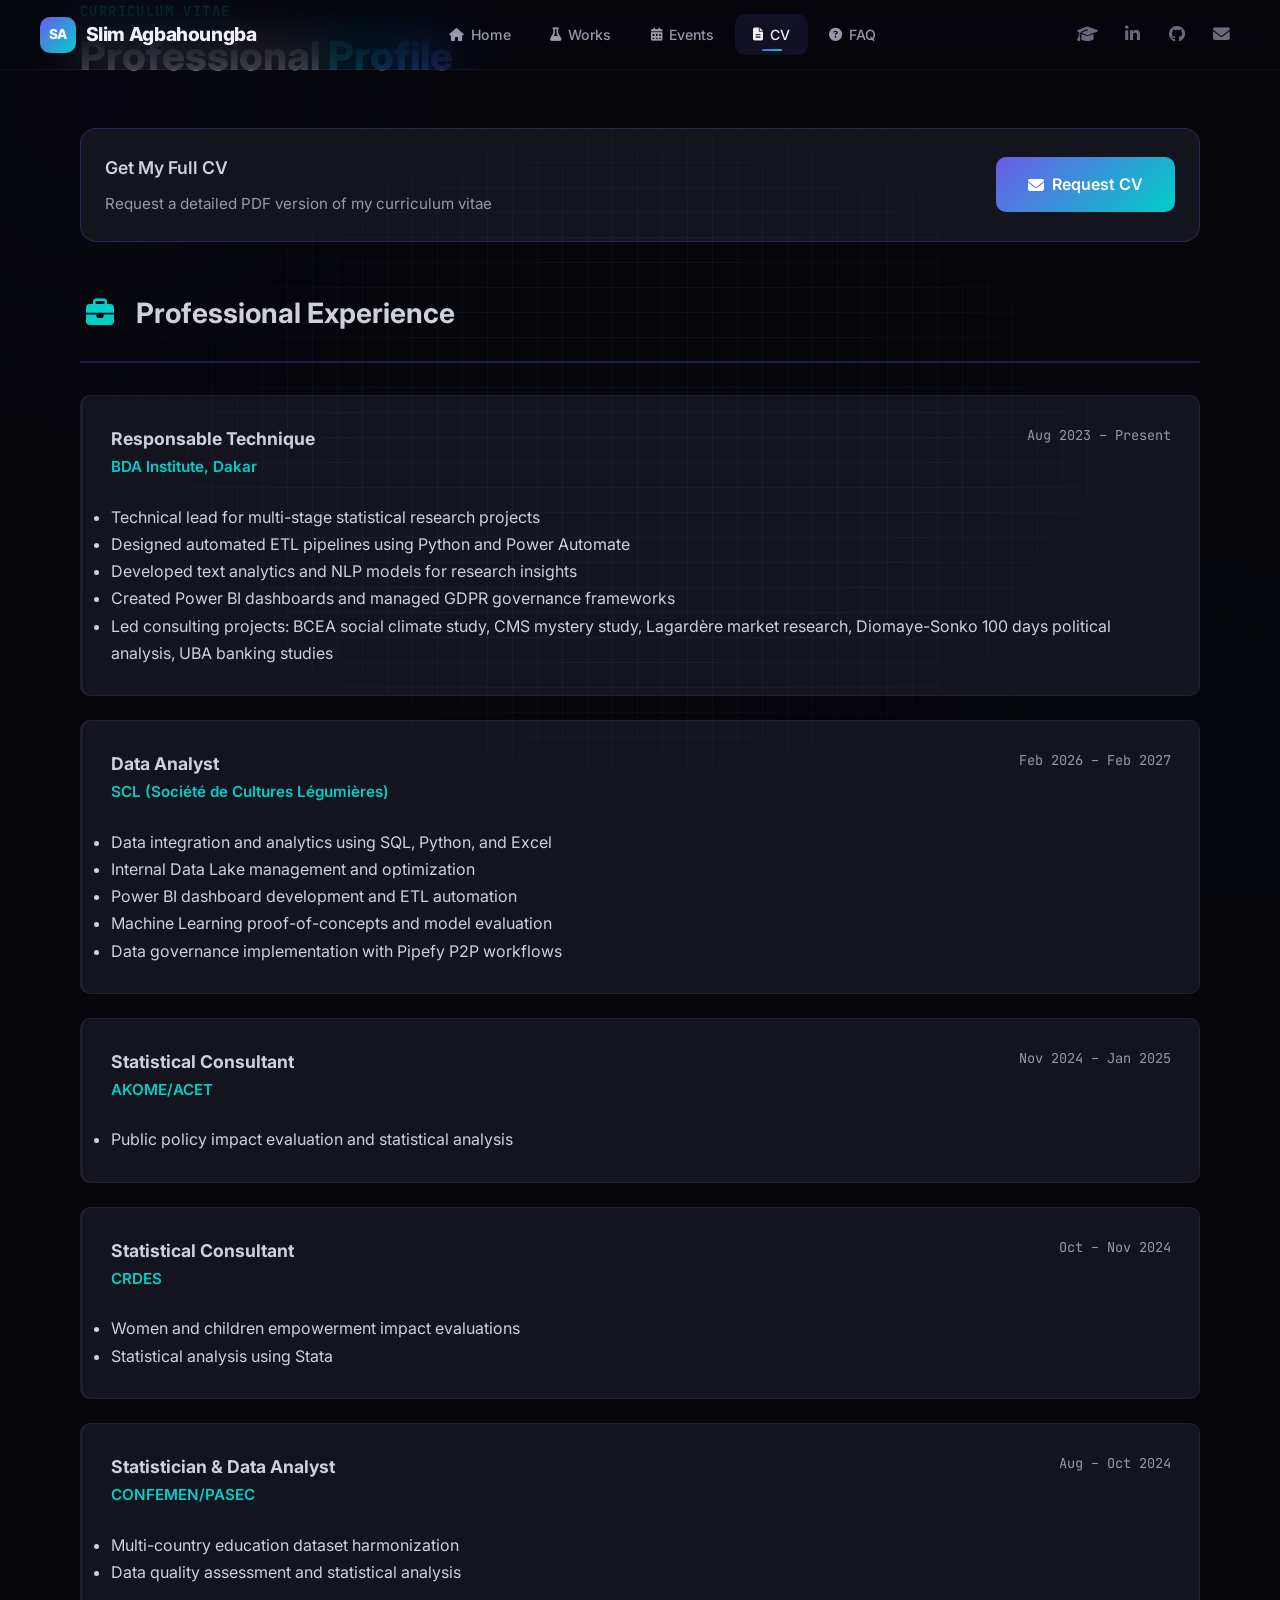
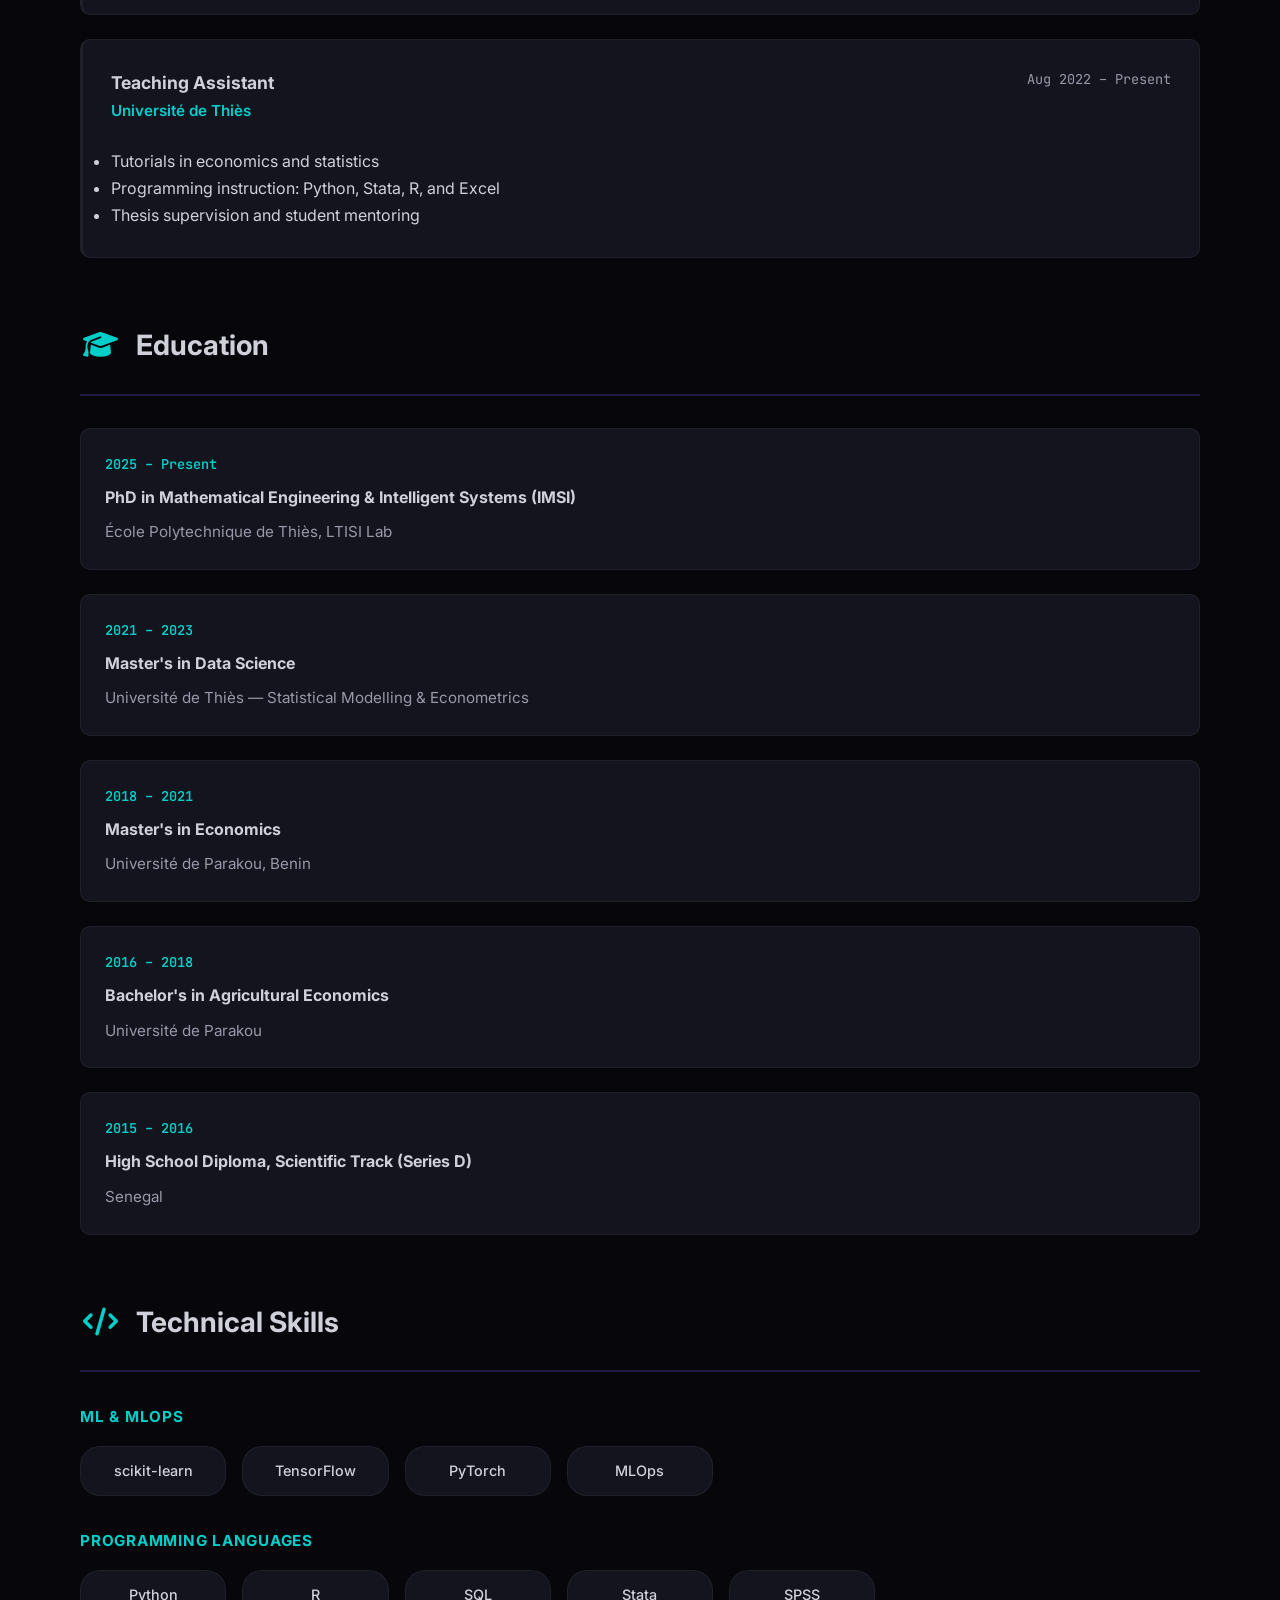
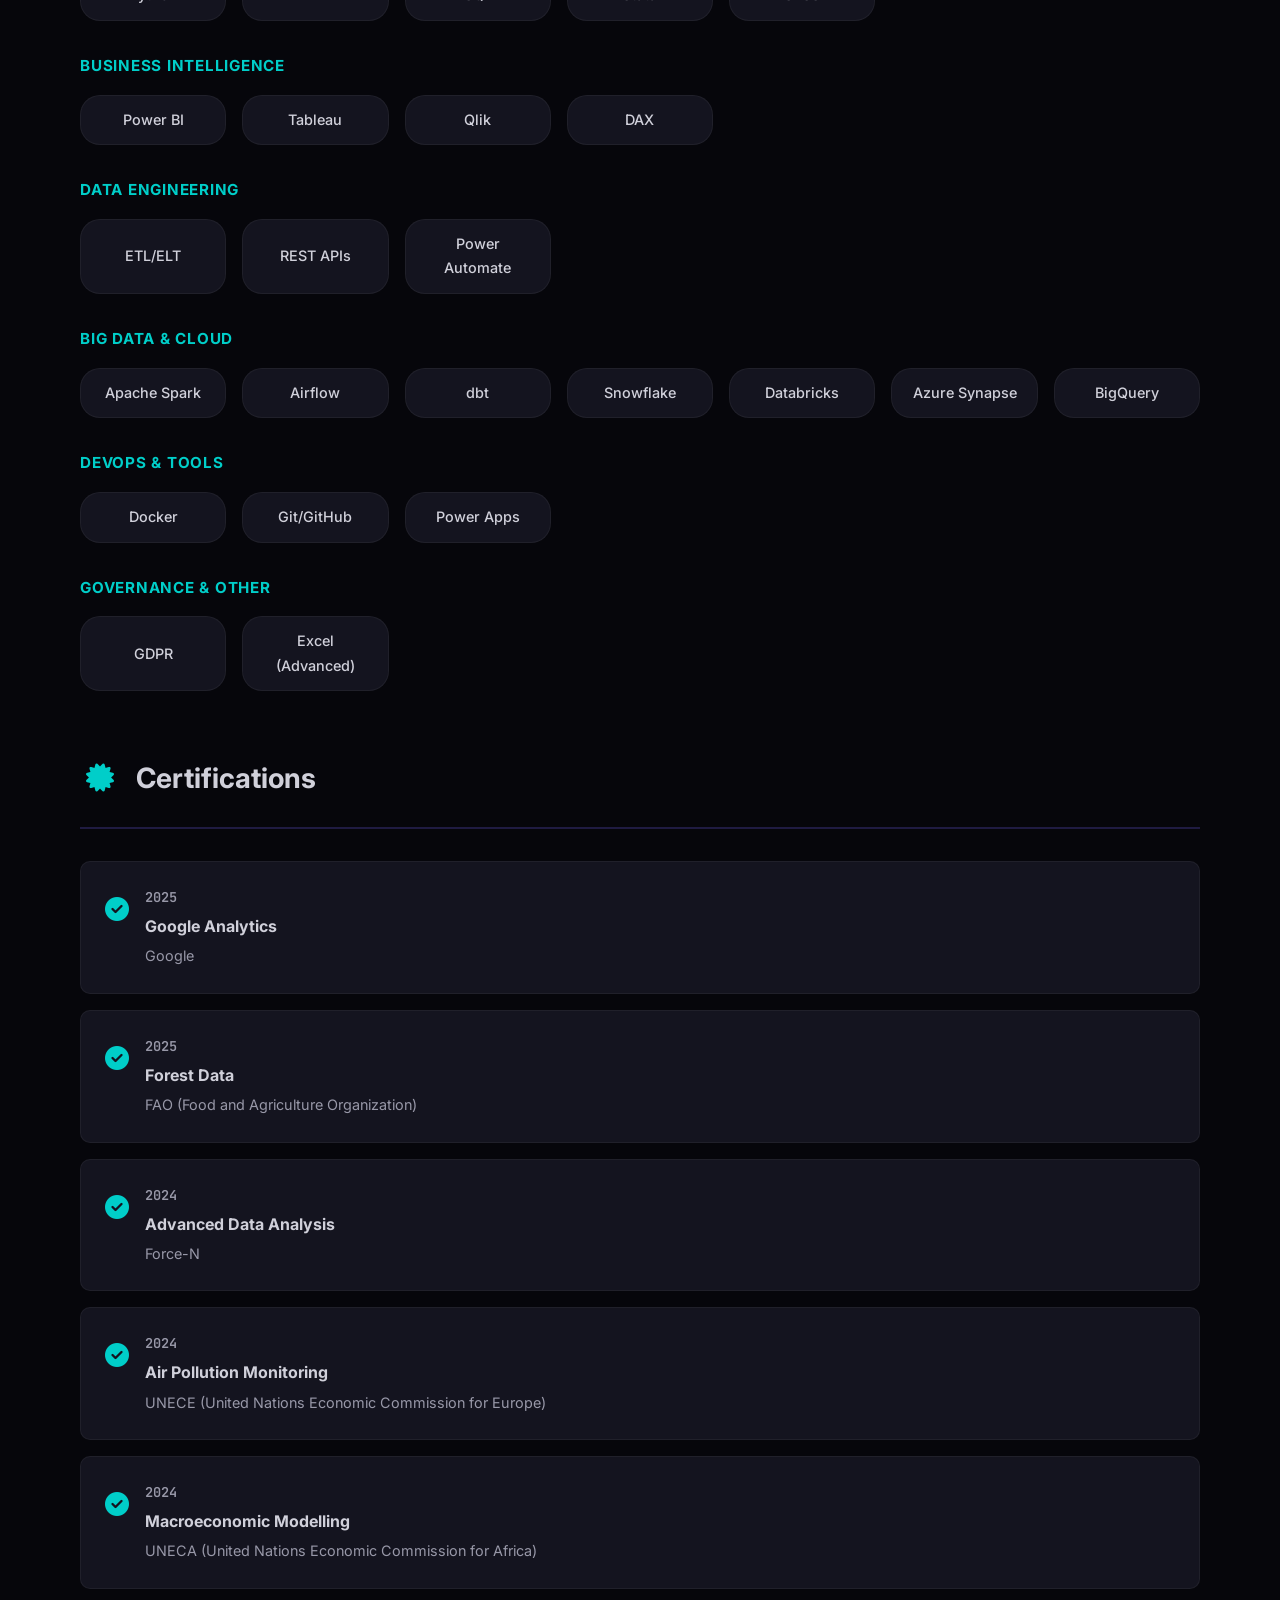
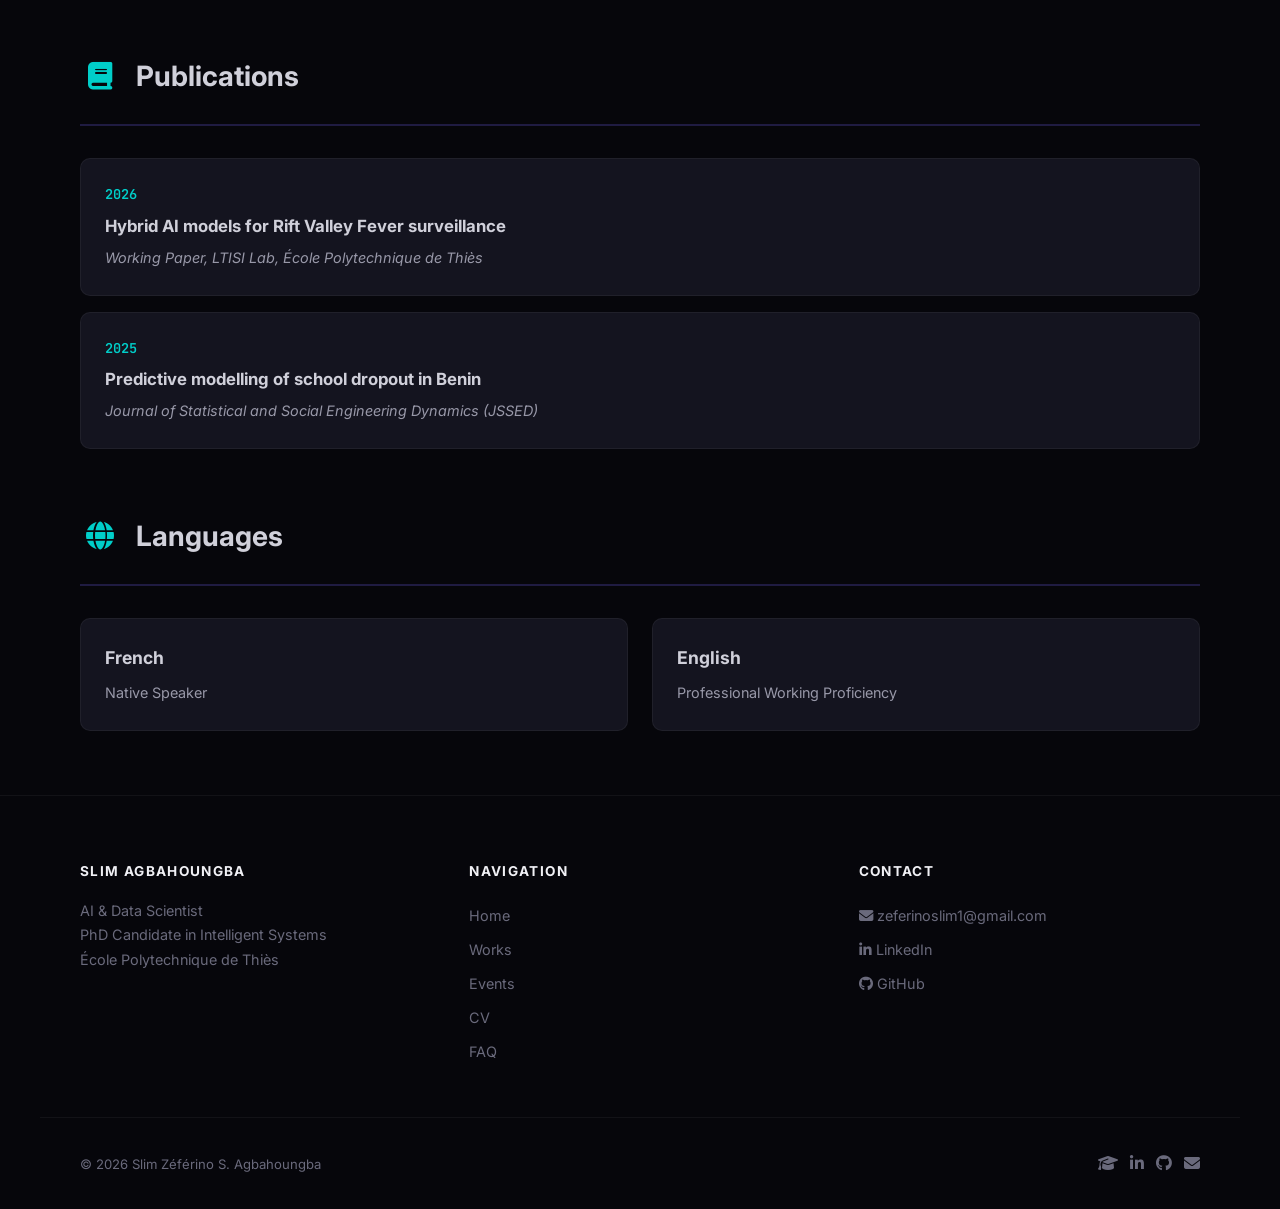
==== cv.html @ c7d9136f "Add cv.html" ====
<!DOCTYPE html>
<html lang="en">
<head>
  <meta charset="UTF-8">
  <meta name="viewport" content="width=device-width, initial-scale=1.0">
  <title>CV | Slim Agbahoungba | AI & Data Scientist</title>
  <meta name="description" content="Curriculum Vitae of Slim Agbahoungba - AI & Data Scientist and PhD Candidate">
  <meta name="keywords" content="CV, Resume, AI, Data Science, Machine Learning, Senegal">
  <meta name="author" content="Slim Zéférino S. Agbahoungba">

  <!-- Google Fonts -->
  <link rel="preconnect" href="https://fonts.googleapis.com">
  <link rel="preconnect" href="https://fonts.gstatic.com" crossorigin>
  <link href="https://fonts.googleapis.com/css2?family=Inter:wght@300;400;500;600;700;800&family=JetBrains+Mono:wght@400;500&display=swap" rel="stylesheet">

  <!-- Font Awesome 6.5.1 -->
  <link rel="stylesheet" href="https://cdnjs.cloudflare.com/ajax/libs/font-awesome/6.5.1/css/all.min.css" crossorigin="anonymous">

  <!-- Main Stylesheet -->
  <link rel="stylesheet" href="assets/css/style.css">

  <!-- Page-specific Styles -->
  <style>
    /* CV Page Specific Styles */

    .page-header {
      margin-bottom: 3rem;
      position: relative;
      z-index: 2;
    }

    .page-label {
      font-family: 'JetBrains Mono', monospace;
      font-size: 0.875rem;
      font-weight: 500;
      letter-spacing: 0.1em;
      text-transform: uppercase;
      color: var(--accent-cyan);
      margin-bottom: 0.5rem;
      display: block;
    }

    .page-title {
      font-size: 2.5rem;
      font-weight: 800;
      line-height: 1.2;
      margin: 0;
    }

    .gradient-text {
      background: linear-gradient(135deg, var(--accent-cyan) 0%, var(--accent) 100%);
      -webkit-background-clip: text;
      -webkit-text-fill-color: transparent;
      background-clip: text;
    }

    /* Download Bar */
    .download-bar {
      background: var(--bg-card);
      border: 1px solid var(--border-accent);
      border-radius: var(--radius);
      padding: 1.5rem;
      margin-bottom: 3rem;
      display: flex;
      align-items: center;
      justify-content: space-between;
      gap: 2rem;
      position: relative;
      z-index: 2;
      transition: all 0.3s var(--ease);
    }

    .download-bar:hover {
      background: var(--bg-card-hover);
      border-color: var(--accent-cyan);
    }

    .download-text {
      flex: 1;
    }

    .download-text h3 {
      font-size: 1.1rem;
      font-weight: 600;
      margin-bottom: 0.5rem;
    }

    .download-text p {
      font-size: 0.95rem;
      color: var(--text-2);
      margin: 0;
    }

    .btn-request {
      padding: 0.875rem 2rem;
      background: linear-gradient(135deg, var(--accent) 0%, var(--accent-cyan) 100%);
      color: white;
      border: none;
      border-radius: var(--radius-sm);
      font-size: 1rem;
      font-weight: 600;
      cursor: pointer;
      text-decoration: none;
      display: inline-flex;
      align-items: center;
      gap: 0.5rem;
      transition: all 0.3s var(--ease);
      white-space: nowrap;
      font-family: var(--font-sans);
    }

    .btn-request:hover {
      transform: translateY(-2px);
      box-shadow: 0 8px 24px rgba(108, 92, 231, 0.3);
    }

    /* Section Styles */
    .cv-section {
      margin-bottom: 4rem;
      position: relative;
      z-index: 2;
    }

    .section-header {
      display: flex;
      align-items: center;
      gap: 1rem;
      margin-bottom: 2rem;
      padding-bottom: 1.5rem;
      border-bottom: 2px solid var(--border-accent);
    }

    .section-icon {
      font-size: 1.75rem;
      color: var(--accent-cyan);
      width: 40px;
      text-align: center;
    }

    .section-title {
      font-size: 1.75rem;
      font-weight: 700;
      margin: 0;
    }

    /* Experience Cards */
    .experience-card {
      background: var(--bg-card);
      border: 1px solid var(--border);
      border-left: 3px solid var(--border);
      border-radius: var(--radius-sm);
      padding: 1.75rem;
      margin-bottom: 1.5rem;
      transition: all 0.3s var(--ease);
      position: relative;
    }

    .experience-card:hover {
      background: var(--bg-card-hover);
      border-left-color: var(--accent-cyan);
      transform: translateX(4px);
      box-shadow: 0 4px 20px rgba(108, 92, 231, 0.1);
    }

    .experience-header {
      display: flex;
      justify-content: space-between;
      align-items: flex-start;
      margin-bottom: 0.5rem;
      gap: 1rem;
    }

    .experience-title {
      font-size: 1.1rem;
      font-weight: 700;
      margin: 0;
    }

    .experience-date {
      font-family: var(--font-mono);
      font-size: 0.85rem;
      color: var(--text-2);
      white-space: nowrap;
    }

    .experience-organization {
      font-size: 0.95rem;
      color: var(--accent-cyan);
      font-weight: 600;
      margin-bottom: 1rem;
    }

    .experience-description {
      margin: 0;
    }

    .experience-description ul {
      list-style: none;
      padding: 0;
      margin: 1rem 0 0 0;
    }

    .experience-description li {
      padding-left: 1.5rem;
      margin-bottom: 0.75rem;
      position: relative;
      font-size: 0.95rem;
      color: var(--text-1);
      line-height: 1.6;
    }

    .experience-description li:before {
      content: "▸";
      position: absolute;
      left: 0;
      color: var(--accent-cyan);
      font-weight: bold;
    }

    /* Education Entries */
    .education-entry {
      background: var(--bg-card);
      border: 1px solid var(--border);
      border-radius: var(--radius-sm);
      padding: 1.5rem;
      margin-bottom: 1.5rem;
      transition: all 0.3s var(--ease);
    }

    .education-entry:hover {
      background: var(--bg-card-hover);
      border-color: var(--accent-cyan);
    }

    .education-year {
      font-family: var(--font-mono);
      font-size: 0.85rem;
      color: var(--accent-cyan);
      font-weight: 600;
      margin-bottom: 0.5rem;
    }

    .education-degree {
      font-size: 1rem;
      font-weight: 700;
      margin-bottom: 0.5rem;
    }

    .education-institution {
      font-size: 0.95rem;
      color: var(--text-2);
      margin: 0;
    }

    /* Skills Grid */
    .skills-grid {
      display: grid;
      grid-template-columns: repeat(auto-fill, minmax(140px, 1fr));
      gap: 1rem;
      margin-bottom: 2rem;
    }

    .skill-chip {
      background: var(--bg-card);
      border: 1px solid var(--border);
      padding: 0.75rem 1rem;
      border-radius: 20px;
      font-size: 0.9rem;
      font-weight: 500;
      text-align: center;
      cursor: default;
      transition: all 0.3s var(--ease);
      display: flex;
      align-items: center;
      justify-content: center;
    }

    .skill-chip:hover {
      background: var(--bg-card-hover);
      border-color: var(--accent-cyan);
      color: var(--accent-cyan);
      transform: translateY(-2px);
      box-shadow: 0 4px 12px rgba(0, 206, 201, 0.15);
    }

    .skills-category {
      margin-bottom: 2rem;
    }

    .skills-category-title {
      font-size: 0.95rem;
      font-weight: 700;
      color: var(--accent-cyan);
      margin-bottom: 1rem;
      text-transform: uppercase;
      letter-spacing: 0.05em;
    }

    /* Certifications List */
    .certifications-list {
      list-style: none;
      padding: 0;
      margin: 0;
    }

    .certification-item {
      background: var(--bg-card);
      border: 1px solid var(--border);
      border-radius: var(--radius-sm);
      padding: 1.5rem;
      margin-bottom: 1rem;
      display: flex;
      align-items: flex-start;
      gap: 1rem;
      transition: all 0.3s var(--ease);
    }

    .certification-item:hover {
      background: var(--bg-card-hover);
      border-color: var(--accent-cyan);
    }

    .certification-icon {
      font-size: 1.5rem;
      color: var(--accent-cyan);
      margin-top: 0.25rem;
      flex-shrink: 0;
    }

    .certification-content {
      flex: 1;
    }

    .certification-year {
      font-family: var(--font-mono);
      font-size: 0.85rem;
      color: var(--text-2);
      font-weight: 600;
    }

    .certification-name {
      font-size: 1rem;
      font-weight: 700;
      margin: 0.25rem 0;
    }

    .certification-issuer {
      font-size: 0.9rem;
      color: var(--text-2);
      margin: 0;
    }

    /* Publications List */
    .publications-list {
      list-style: none;
      padding: 0;
      margin: 0;
    }

    .publication-item {
      background: var(--bg-card);
      border: 1px solid var(--border);
      border-radius: var(--radius-sm);
      padding: 1.5rem;
      margin-bottom: 1rem;
      transition: all 0.3s var(--ease);
    }

    .publication-item:hover {
      background: var(--bg-card-hover);
      border-color: var(--accent);
    }

    .publication-year {
      font-family: var(--font-mono);
      font-size: 0.85rem;
      color: var(--accent-cyan);
      font-weight: 600;
      margin-bottom: 0.5rem;
    }

    .publication-title {
      font-size: 1.05rem;
      font-weight: 700;
      margin: 0.5rem 0;
      line-height: 1.4;
    }

    .publication-meta {
      font-size: 0.9rem;
      color: var(--text-2);
      margin: 0;
      font-style: italic;
    }

    /* Languages */
    .languages-list {
      display: grid;
      grid-template-columns: repeat(auto-fit, minmax(200px, 1fr));
      gap: 1.5rem;
    }

    .language-item {
      background: var(--bg-card);
      border: 1px solid var(--border);
      border-radius: var(--radius-sm);
      padding: 1.5rem;
      transition: all 0.3s var(--ease);
    }

    .language-item:hover {
      background: var(--bg-card-hover);
      border-color: var(--accent-cyan);
    }

    .language-name {
      font-size: 1.1rem;
      font-weight: 700;
      margin-bottom: 0.5rem;
    }

    .language-level {
      font-size: 0.9rem;
      color: var(--text-2);
      margin: 0;
    }

    /* Background Elements */
    .bg-ambient {
      position: fixed;
      top: 0;
      left: 0;
      width: 100%;
      height: 100%;
      z-index: 0;
      pointer-events: none;
      overflow: hidden;
    }

    .bg-grid {
      position: fixed;
      inset: 0;
      background-image:
        linear-gradient(0deg, transparent 24%, rgba(0, 255, 255, 0.05) 25%, rgba(0, 255, 255, 0.05) 26%, transparent 27%, transparent 74%, rgba(0, 255, 255, 0.05) 75%, rgba(0, 255, 255, 0.05) 76%, transparent 77%, transparent),
        linear-gradient(90deg, transparent 24%, rgba(0, 255, 255, 0.05) 25%, rgba(0, 255, 255, 0.05) 26%, transparent 27%, transparent 74%, rgba(0, 255, 255, 0.05) 75%, rgba(0, 255, 255, 0.05) 76%, transparent 77%, transparent);
      background-size: 50px 50px;
      z-index: 1;
      pointer-events: none;
    }

    /* Responsive Design */
    @media (max-width: 768px) {
      .page-title {
        font-size: 2rem;
      }

      .download-bar {
        flex-direction: column;
        align-items: flex-start;
      }

      .btn-request {
        width: 100%;
        justify-content: center;
      }

      .experience-header {
        flex-direction: column;
      }

      .experience-date {
        white-space: normal;
      }

      .skills-grid {
        grid-template-columns: repeat(auto-fill, minmax(120px, 1fr));
      }

      .section-header {
        flex-direction: column;
        align-items: flex-start;
      }
    }
  </style>
</head>
<body>
  <!-- Background -->
  <div class="bg-ambient">
    <div class="orb orb-1"></div>
    <div class="orb orb-2"></div>
    <div class="orb orb-3"></div>
  </div>
  <div class="bg-grid"></div>

  <!-- Navigation -->
  <nav id="navbar">
    <div class="nav-inner">
      <a href="index.html" class="nav-logo">
        <span class="logo-mark">SA</span> Slim Agbahoungba
      </a>
      <div class="nav-links" id="navLinks">
        <a href="index.html"><i class="fas fa-home"></i>Home</a>
        <a href="works.html"><i class="fas fa-flask"></i>Works</a>
        <a href="events.html"><i class="fas fa-calendar-alt"></i>Events</a>
        <a href="cv.html"><i class="fas fa-file-alt"></i>CV</a>
        <a href="faq.html"><i class="fas fa-question-circle"></i>FAQ</a>
      </div>
      <button class="menu-toggle" id="menuToggle" aria-label="Menu"><i class="fas fa-bars"></i></button>
      <div class="nav-socials">
        <a href="https://scholar.google.com/" target="_blank" title="Google Scholar"><i class="fas fa-graduation-cap"></i></a>
        <a href="https://www.linkedin.com/in/zeferino-agb/" target="_blank" title="LinkedIn"><i class="fab fa-linkedin-in"></i></a>
        <a href="https://github.com/slimagb" target="_blank" title="GitHub"><i class="fab fa-github"></i></a>
        <a href="mailto:zeferinoslim1@gmail.com" title="Email"><i class="fas fa-envelope"></i></a>
      </div>
    </div>
  </nav>

  <!-- Main Content -->
  <main class="page-transition">
    <section class="container">
      <!-- Page Header -->
      <div class="page-header">
        <label class="page-label">Curriculum Vitae</label>
        <h1 class="page-title">Professional <span class="gradient-text">Profile</span></h1>
      </div>

      <!-- Download Bar -->
      <div class="download-bar">
        <div class="download-text">
          <h3>Get My Full CV</h3>
          <p>Request a detailed PDF version of my curriculum vitae</p>
        </div>
        <a href="mailto:zeferinoslim1@gmail.com?subject=CV%20Request" class="btn-request">
          <i class="fas fa-envelope"></i> Request CV
        </a>
      </div>

      <!-- Professional Experience Section -->
      <div class="cv-section">
        <div class="section-header">
          <div class="section-icon">
            <i class="fas fa-briefcase"></i>
          </div>
          <h2 class="section-title">Professional Experience</h2>
        </div>

        <!-- Experience 1 -->
        <div class="experience-card">
          <div class="experience-header">
            <div>
              <h3 class="experience-title">Responsable Technique</h3>
              <p class="experience-organization">BDA Institute, Dakar</p>
            </div>
            <span class="experience-date">Aug 2023 – Present</span>
          </div>
          <p class="experience-description">
            <ul>
              <li>Technical lead for multi-stage statistical research projects</li>
              <li>Designed automated ETL pipelines using Python and Power Automate</li>
              <li>Developed text analytics and NLP models for research insights</li>
              <li>Created Power BI dashboards and managed GDPR governance frameworks</li>
              <li>Led consulting projects: BCEA social climate study, CMS mystery study, Lagardère market research, Diomaye-Sonko 100 days political analysis, UBA banking studies</li>
            </ul>
          </p>
        </div>

        <!-- Experience 2 -->
        <div class="experience-card">
          <div class="experience-header">
            <div>
              <h3 class="experience-title">Data Analyst</h3>
              <p class="experience-organization">SCL (Société de Cultures Légumières)</p>
            </div>
            <span class="experience-date">Feb 2026 – Feb 2027</span>
          </div>
          <p class="experience-description">
            <ul>
              <li>Data integration and analytics using SQL, Python, and Excel</li>
              <li>Internal Data Lake management and optimization</li>
              <li>Power BI dashboard development and ETL automation</li>
              <li>Machine Learning proof-of-concepts and model evaluation</li>
              <li>Data governance implementation with Pipefy P2P workflows</li>
            </ul>
          </p>
        </div>

        <!-- Experience 3 -->
        <div class="experience-card">
          <div class="experience-header">
            <div>
              <h3 class="experience-title">Statistical Consultant</h3>
              <p class="experience-organization">AKOME/ACET</p>
            </div>
            <span class="experience-date">Nov 2024 – Jan 2025</span>
          </div>
          <p class="experience-description">
            <ul>
              <li>Public policy impact evaluation and statistical analysis</li>
            </ul>
          </p>
        </div>

        <!-- Experience 4 -->
        <div class="experience-card">
          <div class="experience-header">
            <div>
              <h3 class="experience-title">Statistical Consultant</h3>
              <p class="experience-organization">CRDES</p>
            </div>
            <span class="experience-date">Oct – Nov 2024</span>
          </div>
          <p class="experience-description">
            <ul>
              <li>Women and children empowerment impact evaluations</li>
              <li>Statistical analysis using Stata</li>
            </ul>
          </p>
        </div>

        <!-- Experience 5 -->
        <div class="experience-card">
          <div class="experience-header">
            <div>
              <h3 class="experience-title">Statistician & Data Analyst</h3>
              <p class="experience-organization">CONFEMEN/PASEC</p>
            </div>
            <span class="experience-date">Aug – Oct 2024</span>
          </div>
          <p class="experience-description">
            <ul>
              <li>Multi-country education dataset harmonization</li>
              <li>Data quality assessment and statistical analysis</li>
            </ul>
          </p>
        </div>

        <!-- Experience 6 -->
        <div class="experience-card">
          <div class="experience-header">
            <div>
              <h3 class="experience-title">Teaching Assistant</h3>
              <p class="experience-organization">Université de Thiès</p>
            </div>
            <span class="experience-date">Aug 2022 – Present</span>
          </div>
          <p class="experience-description">
            <ul>
              <li>Tutorials in economics and statistics</li>
              <li>Programming instruction: Python, Stata, R, and Excel</li>
              <li>Thesis supervision and student mentoring</li>
            </ul>
          </p>
        </div>
      </div>

      <!-- Education Section -->
      <div class="cv-section">
        <div class="section-header">
          <div class="section-icon">
            <i class="fas fa-graduation-cap"></i>
          </div>
          <h2 class="section-title">Education</h2>
        </div>

        <div class="education-entry">
          <p class="education-year">2025 – Present</p>
          <h3 class="education-degree">PhD in Mathematical Engineering & Intelligent Systems (IMSI)</h3>
          <p class="education-institution">École Polytechnique de Thiès, LTISI Lab</p>
        </div>

        <div class="education-entry">
          <p class="education-year">2021 – 2023</p>
          <h3 class="education-degree">Master's in Data Science</h3>
          <p class="education-institution">Université de Thiès — Statistical Modelling & Econometrics</p>
        </div>

        <div class="education-entry">
          <p class="education-year">2018 – 2021</p>
          <h3 class="education-degree">Master's in Economics</h3>
          <p class="education-institution">Université de Parakou, Benin</p>
        </div>

        <div class="education-entry">
          <p class="education-year">2016 – 2018</p>
          <h3 class="education-degree">Bachelor's in Agricultural Economics</h3>
          <p class="education-institution">Université de Parakou</p>
        </div>

        <div class="education-entry">
          <p class="education-year">2015 – 2016</p>
          <h3 class="education-degree">High School Diploma, Scientific Track (Series D)</h3>
          <p class="education-institution">Senegal</p>
        </div>
      </div>

      <!-- Technical Skills Section -->
      <div class="cv-section">
        <div class="section-header">
          <div class="section-icon">
            <i class="fas fa-code"></i>
          </div>
          <h2 class="section-title">Technical Skills</h2>
        </div>

        <div class="skills-category">
          <p class="skills-category-title">ML & MLOps</p>
          <div class="skills-grid">
            <span class="skill-chip">scikit-learn</span>
            <span class="skill-chip">TensorFlow</span>
            <span class="skill-chip">PyTorch</span>
            <span class="skill-chip">MLOps</span>
          </div>
        </div>

        <div class="skills-category">
          <p class="skills-category-title">Programming Languages</p>
          <div class="skills-grid">
            <span class="skill-chip">Python</span>
            <span class="skill-chip">R</span>
            <span class="skill-chip">SQL</span>
            <span class="skill-chip">Stata</span>
            <span class="skill-chip">SPSS</span>
          </div>
        </div>

        <div class="skills-category">
          <p class="skills-category-title">Business Intelligence</p>
          <div class="skills-grid">
            <span class="skill-chip">Power BI</span>
            <span class="skill-chip">Tableau</span>
            <span class="skill-chip">Qlik</span>
            <span class="skill-chip">DAX</span>
          </div>
        </div>

        <div class="skills-category">
          <p class="skills-category-title">Data Engineering</p>
          <div class="skills-grid">
            <span class="skill-chip">ETL/ELT</span>
            <span class="skill-chip">REST APIs</span>
            <span class="skill-chip">Power Automate</span>
          </div>
        </div>

        <div class="skills-category">
          <p class="skills-category-title">Big Data & Cloud</p>
          <div class="skills-grid">
            <span class="skill-chip">Apache Spark</span>
            <span class="skill-chip">Airflow</span>
            <span class="skill-chip">dbt</span>
            <span class="skill-chip">Snowflake</span>
            <span class="skill-chip">Databricks</span>
            <span class="skill-chip">Azure Synapse</span>
            <span class="skill-chip">BigQuery</span>
          </div>
        </div>

        <div class="skills-category">
          <p class="skills-category-title">DevOps & Tools</p>
          <div class="skills-grid">
            <span class="skill-chip">Docker</span>
            <span class="skill-chip">Git/GitHub</span>
            <span class="skill-chip">Power Apps</span>
          </div>
        </div>

        <div class="skills-category">
          <p class="skills-category-title">Governance & Other</p>
          <div class="skills-grid">
            <span class="skill-chip">GDPR</span>
            <span class="skill-chip">Excel (Advanced)</span>
          </div>
        </div>
      </div>

      <!-- Certifications Section -->
      <div class="cv-section">
        <div class="section-header">
          <div class="section-icon">
            <i class="fas fa-certificate"></i>
          </div>
          <h2 class="section-title">Certifications</h2>
        </div>

        <ul class="certifications-list">
          <li class="certification-item">
            <div class="certification-icon"><i class="fas fa-check-circle"></i></div>
            <div class="certification-content">
              <p class="certification-year">2025</p>
              <h3 class="certification-name">Google Analytics</h3>
              <p class="certification-issuer">Google</p>
            </div>
          </li>

          <li class="certification-item">
            <div class="certification-icon"><i class="fas fa-check-circle"></i></div>
            <div class="certification-content">
              <p class="certification-year">2025</p>
              <h3 class="certification-name">Forest Data</h3>
              <p class="certification-issuer">FAO (Food and Agriculture Organization)</p>
            </div>
          </li>

          <li class="certification-item">
            <div class="certification-icon"><i class="fas fa-check-circle"></i></div>
            <div class="certification-content">
              <p class="certification-year">2024</p>
              <h3 class="certification-name">Advanced Data Analysis</h3>
              <p class="certification-issuer">Force-N</p>
            </div>
          </li>

          <li class="certification-item">
            <div class="certification-icon"><i class="fas fa-check-circle"></i></div>
            <div class="certification-content">
              <p class="certification-year">2024</p>
              <h3 class="certification-name">Air Pollution Monitoring</h3>
              <p class="certification-issuer">UNECE (United Nations Economic Commission for Europe)</p>
            </div>
          </li>

          <li class="certification-item">
            <div class="certification-icon"><i class="fas fa-check-circle"></i></div>
            <div class="certification-content">
              <p class="certification-year">2024</p>
              <h3 class="certification-name">Macroeconomic Modelling</h3>
              <p class="certification-issuer">UNECA (United Nations Economic Commission for Africa)</p>
            </div>
          </li>
        </ul>
      </div>

      <!-- Publications Section -->
      <div class="cv-section">
        <div class="section-header">
          <div class="section-icon">
            <i class="fas fa-book"></i>
          </div>
          <h2 class="section-title">Publications</h2>
        </div>

        <ul class="publications-list">
          <li class="publication-item">
            <p class="publication-year">2026</p>
            <h3 class="publication-title">Hybrid AI models for Rift Valley Fever surveillance</h3>
            <p class="publication-meta">Working Paper, LTISI Lab, École Polytechnique de Thiès</p>
          </li>

          <li class="publication-item">
            <p class="publication-year">2025</p>
            <h3 class="publication-title">Predictive modelling of school dropout in Benin</h3>
            <p class="publication-meta">Journal of Statistical and Social Engineering Dynamics (JSSED)</p>
          </li>
        </ul>
      </div>

      <!-- Languages Section -->
      <div class="cv-section">
        <div class="section-header">
          <div class="section-icon">
            <i class="fas fa-globe"></i>
          </div>
          <h2 class="section-title">Languages</h2>
        </div>

        <div class="languages-list">
          <div class="language-item">
            <h3 class="language-name">French</h3>
            <p class="language-level">Native Speaker</p>
          </div>

          <div class="language-item">
            <h3 class="language-name">English</h3>
            <p class="language-level">Professional Working Proficiency</p>
          </div>
        </div>
      </div>
    </section>
  </main>

  <!-- Footer -->
  <footer>
    <div class="footer-inner">
      <div class="footer-col">
        <h4>Slim Agbahoungba</h4>
        <p>AI & Data Scientist<br>PhD Candidate in Intelligent Systems<br>École Polytechnique de Thiès</p>
      </div>
      <div class="footer-col">
        <h4>Navigation</h4>
        <a href="index.html">Home</a>
        <a href="works.html">Works</a>
        <a href="events.html">Events</a>
        <a href="cv.html">CV</a>
        <a href="faq.html">FAQ</a>
      </div>
      <div class="footer-col">
        <h4>Contact</h4>
        <a href="mailto:zeferinoslim1@gmail.com"><i class="fas fa-envelope"></i> zeferinoslim1@gmail.com</a>
        <a href="https://www.linkedin.com/in/zeferino-agb/" target="_blank"><i class="fab fa-linkedin-in"></i> LinkedIn</a>
        <a href="https://github.com/slimagb" target="_blank"><i class="fab fa-github"></i> GitHub</a>
      </div>
    </div>
    <div class="footer-bottom">
      <span>&copy; 2026 Slim Zéférino S. Agbahoungba</span>
      <div class="footer-socials">
        <a href="https://scholar.google.com/" target="_blank"><i class="fas fa-graduation-cap"></i></a>
        <a href="https://www.linkedin.com/in/zeferino-agb/" target="_blank"><i class="fab fa-linkedin-in"></i></a>
        <a href="https://github.com/slimagb" target="_blank"><i class="fab fa-github"></i></a>
        <a href="mailto:zeferinoslim1@gmail.com"><i class="fas fa-envelope"></i></a>
      </div>
    </div>
  </footer>

  <!-- Scroll to Top Button -->
  <button class="scroll-top" id="scrollTop"><i class="fas fa-arrow-up"></i></button>

  <!-- Main JavaScript -->
  <script src="assets/js/main.js"></script>
</body>
</html>
---- assets/css/style.css ----
/* ==========================================================================
   SLIM AGBAHOUNGBA — Personal Portfolio 2026
   Ultra-modern dark theme with blue-violet/cyan accents
   ========================================================================== */

/* ===== CSS VARIABLES ===== */
:root {
    --bg-0: #06060b;
    --bg-1: #0c0c14;
    --bg-2: #12121c;
    --bg-3: #181824;
    --bg-card: #14141f;
    --bg-card-hover: #1a1a2a;
    --bg-glass: rgba(12, 12, 20, 0.7);
    --text-0: #f0f0f5;
    --text-1: #d0d0da;
    --text-2: #9898a8;
    --text-3: #6a6a7c;
    --accent: #6c5ce7;
    --accent-light: #a29bfe;
    --accent-cyan: #00cec9;
    --accent-blue: #0984e3;
    --gradient-accent: linear-gradient(135deg, #6c5ce7 0%, #00cec9 100%);
    --gradient-card: linear-gradient(135deg, rgba(108,92,231,0.08) 0%, rgba(0,206,201,0.05) 100%);
    --gradient-hero: linear-gradient(160deg, rgba(108,92,231,0.12) 0%, rgba(0,206,201,0.06) 50%, transparent 100%);
    --border: rgba(255,255,255,0.05);
    --border-accent: rgba(108,92,231,0.25);
    --glow-accent: 0 0 30px rgba(108,92,231,0.15);
    --glow-cyan: 0 0 30px rgba(0,206,201,0.1);
    --shadow-card: 0 8px 40px rgba(0,0,0,0.3);
    --shadow-elevated: 0 20px 60px rgba(0,0,0,0.4);
    --radius: 16px;
    --radius-sm: 10px;
    --radius-xs: 6px;
    --ease: cubic-bezier(0.4, 0, 0.2, 1);
    --ease-spring: cubic-bezier(0.34, 1.56, 0.64, 1);
    --font-sans: 'Inter', -apple-system, BlinkMacSystemFont, 'Segoe UI', sans-serif;
    --font-mono: 'JetBrains Mono', 'Fira Code', monospace;
    --nav-height: 70px;
}

/* ===== RESET ===== */
*, *::before, *::after { box-sizing: border-box; margin: 0; padding: 0; }
html {
    scroll-behavior: smooth;
    scroll-padding-top: calc(var(--nav-height) + 20px);
    font-size: 16px;
}
body {
    font-family: var(--font-sans);
    background: var(--bg-0);
    color: var(--text-1);
    line-height: 1.7;
    overflow-x: hidden;
    -webkit-font-smoothing: antialiased;
    -moz-osx-font-smoothing: grayscale;
}
a { color: var(--accent-light); text-decoration: none; transition: color 0.3s var(--ease); }
a:hover { color: var(--accent-cyan); }
img { max-width: 100%; display: block; }
::selection { background: var(--accent); color: #fff; }
::-webkit-scrollbar { width: 8px; }
::-webkit-scrollbar-track { background: var(--bg-1); }
::-webkit-scrollbar-thumb { background: var(--bg-3); border-radius: 4px; }
::-webkit-scrollbar-thumb:hover { background: var(--accent); }

/* ===== ANIMATED BACKGROUND ===== */
.bg-ambient {
    position: fixed; inset: 0; z-index: 0; pointer-events: none;
    overflow: hidden;
}
.bg-ambient .orb {
    position: absolute; border-radius: 50%; filter: blur(120px); opacity: 0.4;
    animation: orbFloat 20s ease-in-out infinite;
}
.bg-ambient .orb-1 {
    width: 600px; height: 600px; top: -200px; left: -200px;
    background: radial-gradient(circle, rgba(108,92,231,0.15), transparent 70%);
}
.bg-ambient .orb-2 {
    width: 500px; height: 500px; bottom: -150px; right: -150px;
    background: radial-gradient(circle, rgba(0,206,201,0.1), transparent 70%);
    animation-delay: -7s; animation-duration: 25s;
}
.bg-ambient .orb-3 {
    width: 400px; height: 400px; top: 40%; left: 50%;
    background: radial-gradient(circle, rgba(9,132,227,0.08), transparent 70%);
    animation-delay: -14s; animation-duration: 30s;
}
@keyframes orbFloat {
    0%, 100% { transform: translate(0, 0) scale(1); }
    25% { transform: translate(30px, -40px) scale(1.05); }
    50% { transform: translate(-20px, 20px) scale(0.95); }
    75% { transform: translate(40px, 30px) scale(1.02); }
}
.bg-grid {
    position: fixed; inset: 0; z-index: 0; pointer-events: none;
    background-image:
        linear-gradient(rgba(255,255,255,0.012) 1px, transparent 1px),
        linear-gradient(90deg, rgba(255,255,255,0.012) 1px, transparent 1px);
    background-size: 80px 80px;
    mask-image: radial-gradient(ellipse at center, black 30%, transparent 70%);
    -webkit-mask-image: radial-gradient(ellipse at center, black 30%, transparent 70%);
}

/* ===== NAVIGATION ===== */
nav {
    position: fixed; top: 0; left: 0; right: 0; z-index: 1000;
    height: var(--nav-height);
    background: rgba(6, 6, 11, 0.6);
    backdrop-filter: blur(24px) saturate(180%);
    -webkit-backdrop-filter: blur(24px) saturate(180%);
    border-bottom: 1px solid var(--border);
    transition: all 0.4s var(--ease);
}
nav.scrolled {
    background: rgba(6, 6, 11, 0.85);
    box-shadow: 0 4px 30px rgba(0,0,0,0.3);
}
.nav-inner {
    max-width: 1280px; margin: 0 auto; height: 100%;
    display: flex; align-items: center; justify-content: space-between;
    padding: 0 2.5rem;
}
.nav-logo {
    font-weight: 800; font-size: 1.2rem; color: var(--text-0);
    letter-spacing: -0.02em; display: flex; align-items: center; gap: 0.6rem;
}
.nav-logo .logo-mark {
    width: 36px; height: 36px; border-radius: 10px;
    background: var(--gradient-accent);
    display: flex; align-items: center; justify-content: center;
    font-size: 0.85rem; font-weight: 800; color: #fff;
}
.nav-links { display: flex; gap: 0.25rem; }
.nav-links a {
    color: var(--text-2); font-size: 0.88rem; font-weight: 500;
    padding: 0.55rem 1.1rem; border-radius: var(--radius-sm);
    transition: all 0.3s var(--ease); position: relative;
    display: flex; align-items: center; gap: 0.45rem;
}
.nav-links a i { font-size: 0.82rem; }
.nav-links a:hover { color: var(--text-0); background: rgba(108,92,231,0.08); }
.nav-links a.active {
    color: var(--text-0); background: rgba(108,92,231,0.12);
}
.nav-links a.active::after {
    content: ''; position: absolute; bottom: 4px; left: 50%; transform: translateX(-50%);
    width: 20px; height: 2.5px; background: var(--gradient-accent); border-radius: 3px;
}
.nav-socials { display: flex; gap: 0.4rem; }
.nav-socials a {
    color: var(--text-3); font-size: 1.05rem;
    width: 38px; height: 38px; display: flex; align-items: center; justify-content: center;
    border-radius: 10px; transition: all 0.3s var(--ease);
}
.nav-socials a:hover {
    color: var(--accent-light); background: rgba(108,92,231,0.1);
    transform: translateY(-2px);
}
.menu-toggle {
    display: none; background: none; border: 1px solid var(--border);
    color: var(--text-0); font-size: 1.2rem; cursor: pointer;
    padding: 0.5rem 0.7rem; border-radius: var(--radius-sm);
}

/* ===== LAYOUT ===== */
.page-content { position: relative; z-index: 1; }
.container {
    max-width: 1200px; margin: 0 auto; padding: 0 2.5rem;
}
.page-section {
    padding: 6rem 0;
}
.page-hero {
    min-height: 100vh; display: flex; align-items: center;
    padding-top: var(--nav-height);
}

/* ===== SECTION HEADER ===== */
.section-header { margin-bottom: 3.5rem; }
.section-header .section-label {
    font-family: var(--font-mono); font-size: 0.82rem; color: var(--accent);
    letter-spacing: 0.12em; text-transform: uppercase; margin-bottom: 0.75rem;
    display: flex; align-items: center; gap: 0.75rem;
}
.section-header .section-label::before {
    content: ''; width: 30px; height: 1.5px; background: var(--accent);
}
.section-header h1 {
    font-size: 2.8rem; font-weight: 800; letter-spacing: -0.03em;
    line-height: 1.15;
}
.section-header h1 .gradient-text {
    background: var(--gradient-accent);
    -webkit-background-clip: text; -webkit-text-fill-color: transparent;
    background-clip: text;
}
.section-header p {
    font-size: 1.05rem; color: var(--text-2); margin-top: 1rem;
    max-width: 600px; line-height: 1.8;
}

/* ===== BUTTONS ===== */
.btn {
    display: inline-flex; align-items: center; gap: 0.6rem;
    padding: 0.8rem 1.8rem; border-radius: var(--radius-sm);
    font-weight: 600; font-size: 0.9rem; cursor: pointer;
    transition: all 0.3s var(--ease); border: none;
    font-family: var(--font-sans);
}
.btn-primary {
    background: var(--gradient-accent); color: #fff;
    box-shadow: 0 4px 20px rgba(108,92,231,0.25);
}
.btn-primary:hover {
    transform: translateY(-3px); color: #fff;
    box-shadow: 0 10px 30px rgba(108,92,231,0.35);
}
.btn-outline {
    background: transparent; color: var(--accent-light);
    border: 1.5px solid var(--border-accent);
}
.btn-outline:hover {
    background: rgba(108,92,231,0.08); transform: translateY(-3px);
    color: var(--accent-light);
}
.btn-ghost {
    background: transparent; color: var(--text-2);
    padding: 0.6rem 1rem;
}
.btn-ghost:hover { color: var(--accent-light); }

/* ===== CARDS ===== */
.card {
    background: var(--bg-card); border: 1px solid var(--border);
    border-radius: var(--radius); padding: 2rem;
    transition: all 0.4s var(--ease); position: relative; overflow: hidden;
}
.card::before {
    content: ''; position: absolute; top: 0; left: 0; right: 0; height: 3px;
    background: var(--gradient-accent); opacity: 0;
    transition: opacity 0.4s var(--ease);
}
.card:hover {
    border-color: var(--border-accent); transform: translateY(-6px);
    box-shadow: var(--shadow-card);
}
.card:hover::before { opacity: 1; }

/* ===== TAGS / CHIPS ===== */
.tag {
    font-size: 0.75rem; padding: 0.3rem 0.8rem; border-radius: 20px;
    background: rgba(108,92,231,0.1); border: 1px solid rgba(108,92,231,0.2);
    color: var(--accent-light); font-weight: 500;
    display: inline-block;
}
.chip {
    font-size: 0.82rem; padding: 0.45rem 1rem; border-radius: var(--radius-xs);
    background: var(--bg-3); border: 1px solid var(--border);
    color: var(--text-2); font-weight: 500;
    transition: all 0.3s var(--ease); display: inline-block;
}
.chip:hover {
    border-color: var(--border-accent); color: var(--accent-light);
    background: rgba(108,92,231,0.08);
}

/* ===== SCROLL ANIMATIONS ===== */
.reveal {
    opacity: 0; transform: translateY(40px);
    transition: opacity 0.8s var(--ease), transform 0.8s var(--ease);
}
.reveal.visible { opacity: 1; transform: translateY(0); }
.reveal-delay-1 { transition-delay: 0.1s; }
.reveal-delay-2 { transition-delay: 0.2s; }
.reveal-delay-3 { transition-delay: 0.3s; }
.reveal-delay-4 { transition-delay: 0.4s; }

/* ===== FOOTER ===== */
footer {
    border-top: 1px solid var(--border); padding: 4rem 0 2rem;
    position: relative; z-index: 1;
}
.footer-inner {
    max-width: 1200px; margin: 0 auto; padding: 0 2.5rem;
    display: grid; grid-template-columns: 1fr 1fr 1fr; gap: 3rem;
    margin-bottom: 3rem;
}
.footer-col h4 {
    font-size: 0.85rem; color: var(--text-0); text-transform: uppercase;
    letter-spacing: 0.1em; margin-bottom: 1rem;
}
.footer-col a {
    display: block; color: var(--text-3); font-size: 0.9rem;
    padding: 0.3rem 0; transition: color 0.3s var(--ease);
}
.footer-col a:hover { color: var(--accent-light); }
.footer-col p { color: var(--text-3); font-size: 0.9rem; line-height: 1.7; }
.footer-bottom {
    max-width: 1200px; margin: 0 auto; padding: 2rem 2.5rem 0;
    border-top: 1px solid var(--border);
    display: flex; justify-content: space-between; align-items: center;
    color: var(--text-3); font-size: 0.82rem;
}
.footer-bottom .footer-socials { display: flex; gap: 0.75rem; }
.footer-bottom .footer-socials a {
    color: var(--text-3); font-size: 1rem;
    transition: all 0.3s var(--ease);
}
.footer-bottom .footer-socials a:hover { color: var(--accent-light); transform: translateY(-2px); }

/* ===== SCROLL TO TOP ===== */
.scroll-top {
    position: fixed; bottom: 2rem; right: 2rem; z-index: 999;
    width: 48px; height: 48px; border-radius: 14px;
    background: var(--bg-3); border: 1px solid var(--border);
    color: var(--text-2); display: flex; align-items: center; justify-content: center;
    cursor: pointer; opacity: 0; transform: translateY(10px);
    transition: all 0.3s var(--ease); font-size: 1rem;
}
.scroll-top.visible { opacity: 1; transform: translateY(0); }
.scroll-top:hover {
    background: var(--accent); color: #fff; border-color: var(--accent);
    transform: translateY(-3px); box-shadow: var(--glow-accent);
}

/* ===== PAGE TRANSITION ===== */
.page-transition {
    animation: pageIn 0.5s var(--ease) forwards;
}
@keyframes pageIn {
    from { opacity: 0; transform: translateY(20px); }
    to { opacity: 1; transform: translateY(0); }
}

/* ===== RESPONSIVE ===== */
@media (max-width: 1024px) {
    .container { padding: 0 2rem; }
    .nav-inner { padding: 0 2rem; }
    .section-header h1 { font-size: 2.3rem; }
}
@media (max-width: 768px) {
    .nav-links {
        display: none; position: fixed; top: var(--nav-height);
        left: 0; right: 0; background: rgba(6,6,11,0.95);
        backdrop-filter: blur(24px); flex-direction: column;
        padding: 1rem 1.5rem; border-bottom: 1px solid var(--border);
        gap: 0.25rem;
    }
    .nav-links.open { display: flex; }
    .menu-toggle { display: flex; align-items: center; justify-content: center; }
    .container { padding: 0 1.5rem; }
    .nav-inner { padding: 0 1.5rem; }
    .section-header h1 { font-size: 1.9rem; }
    .page-section { padding: 4rem 0; }
    .footer-inner { grid-template-columns: 1fr; gap: 2rem; }
    .footer-bottom { flex-direction: column; gap: 1rem; text-align: center; }
}
@media (max-width: 480px) {
    html { font-size: 15px; }
    .container { padding: 0 1.25rem; }
}
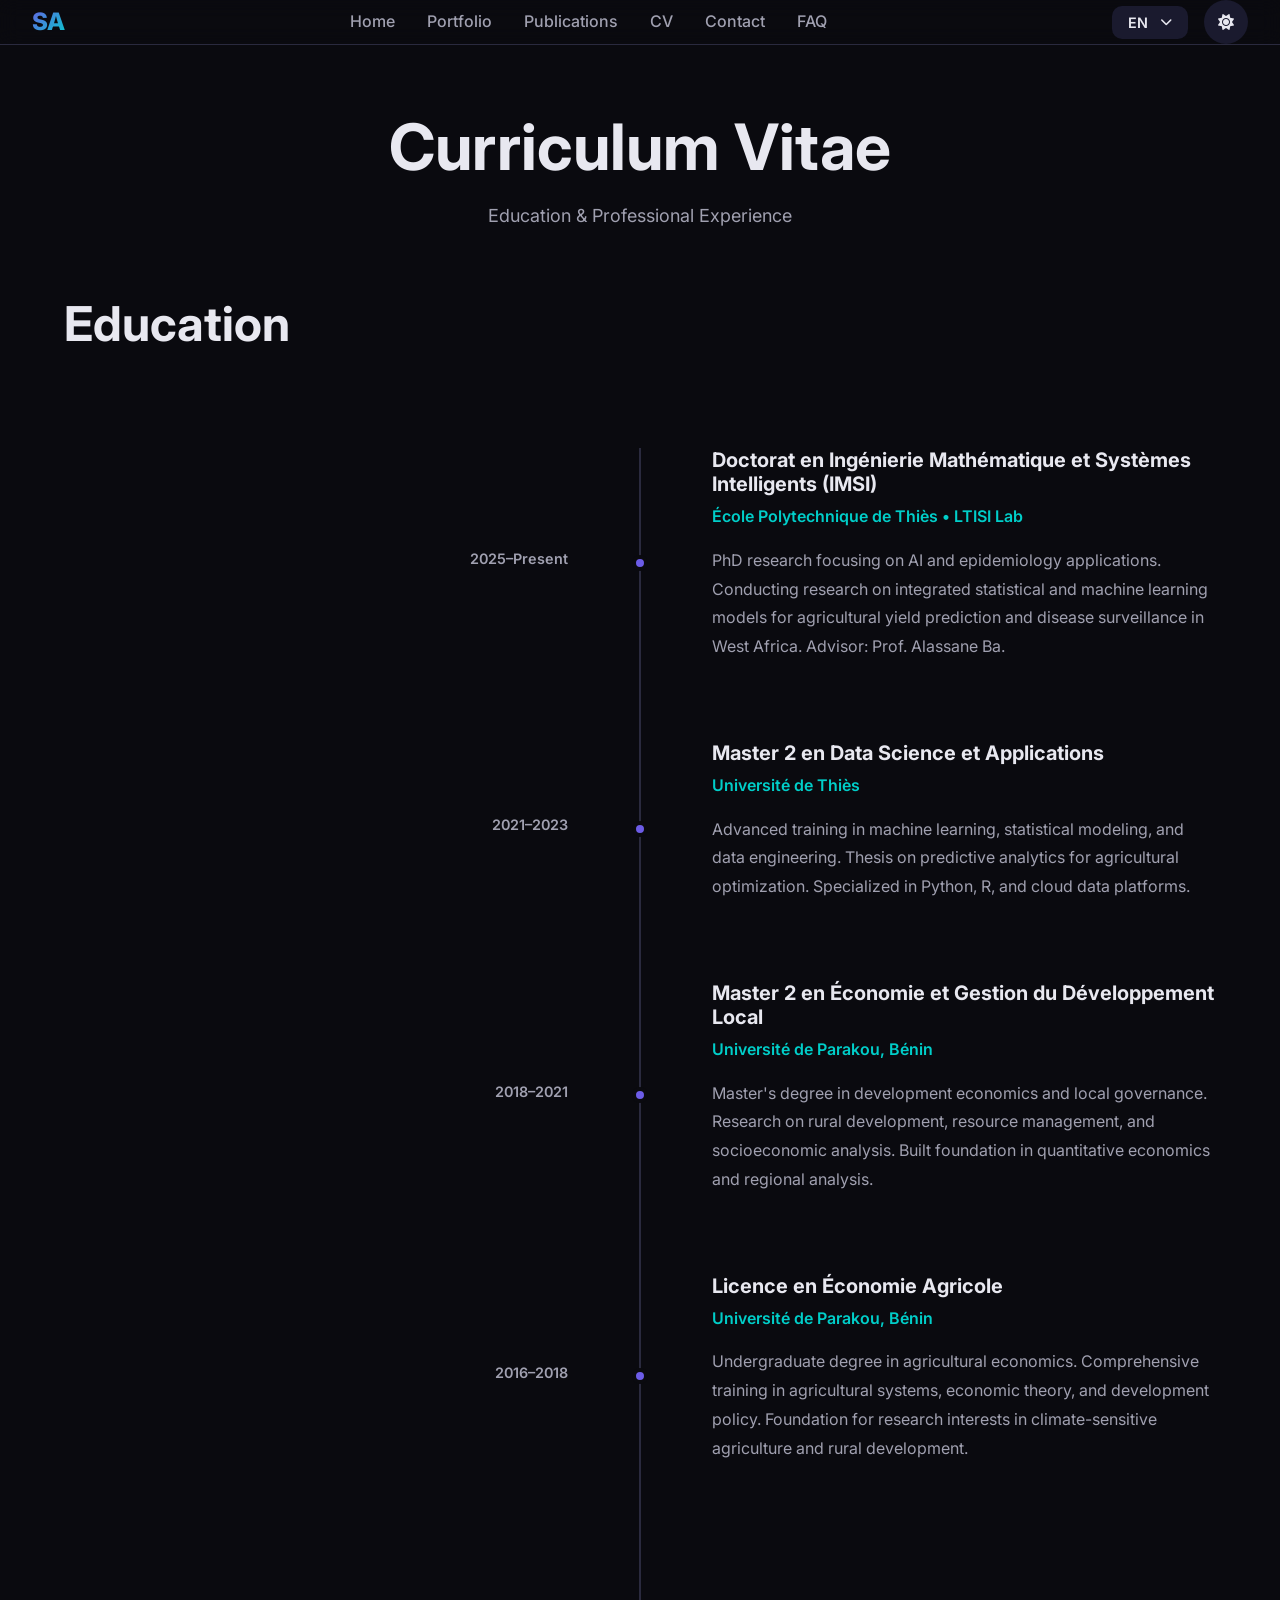
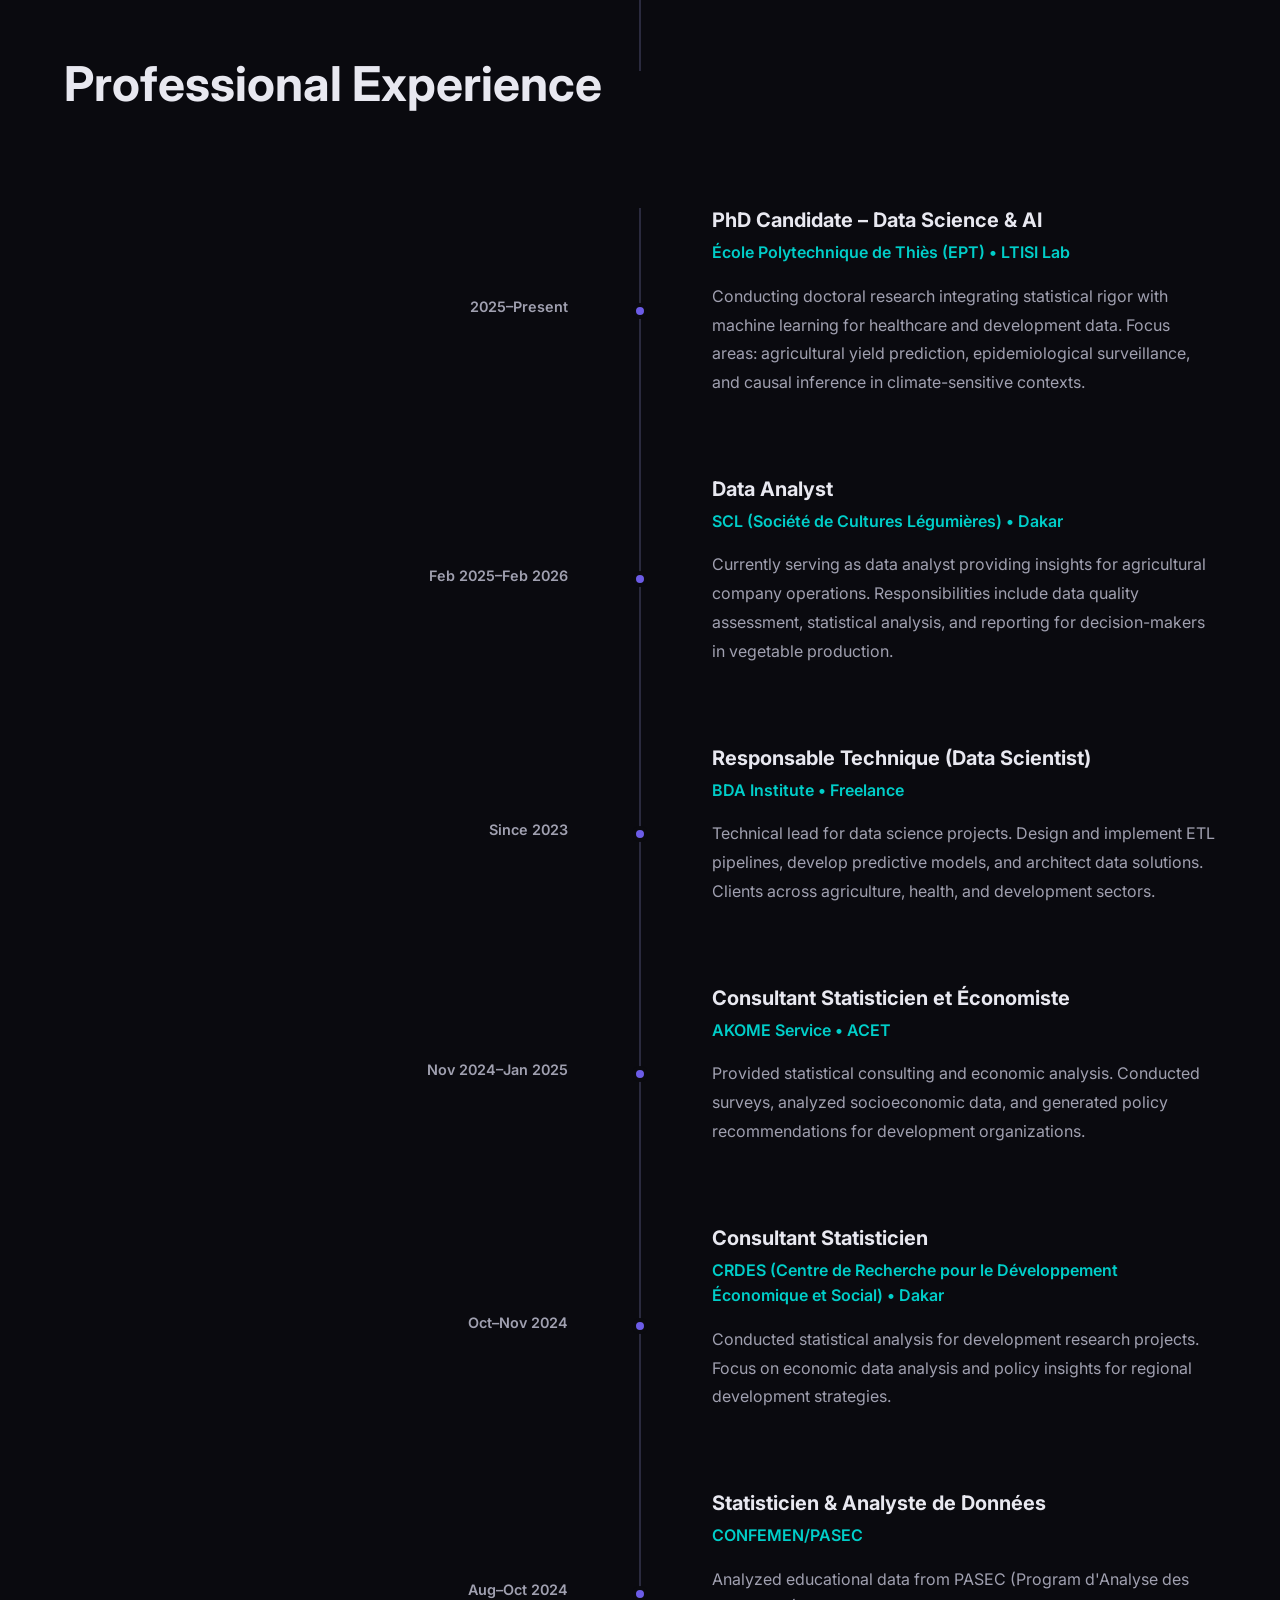
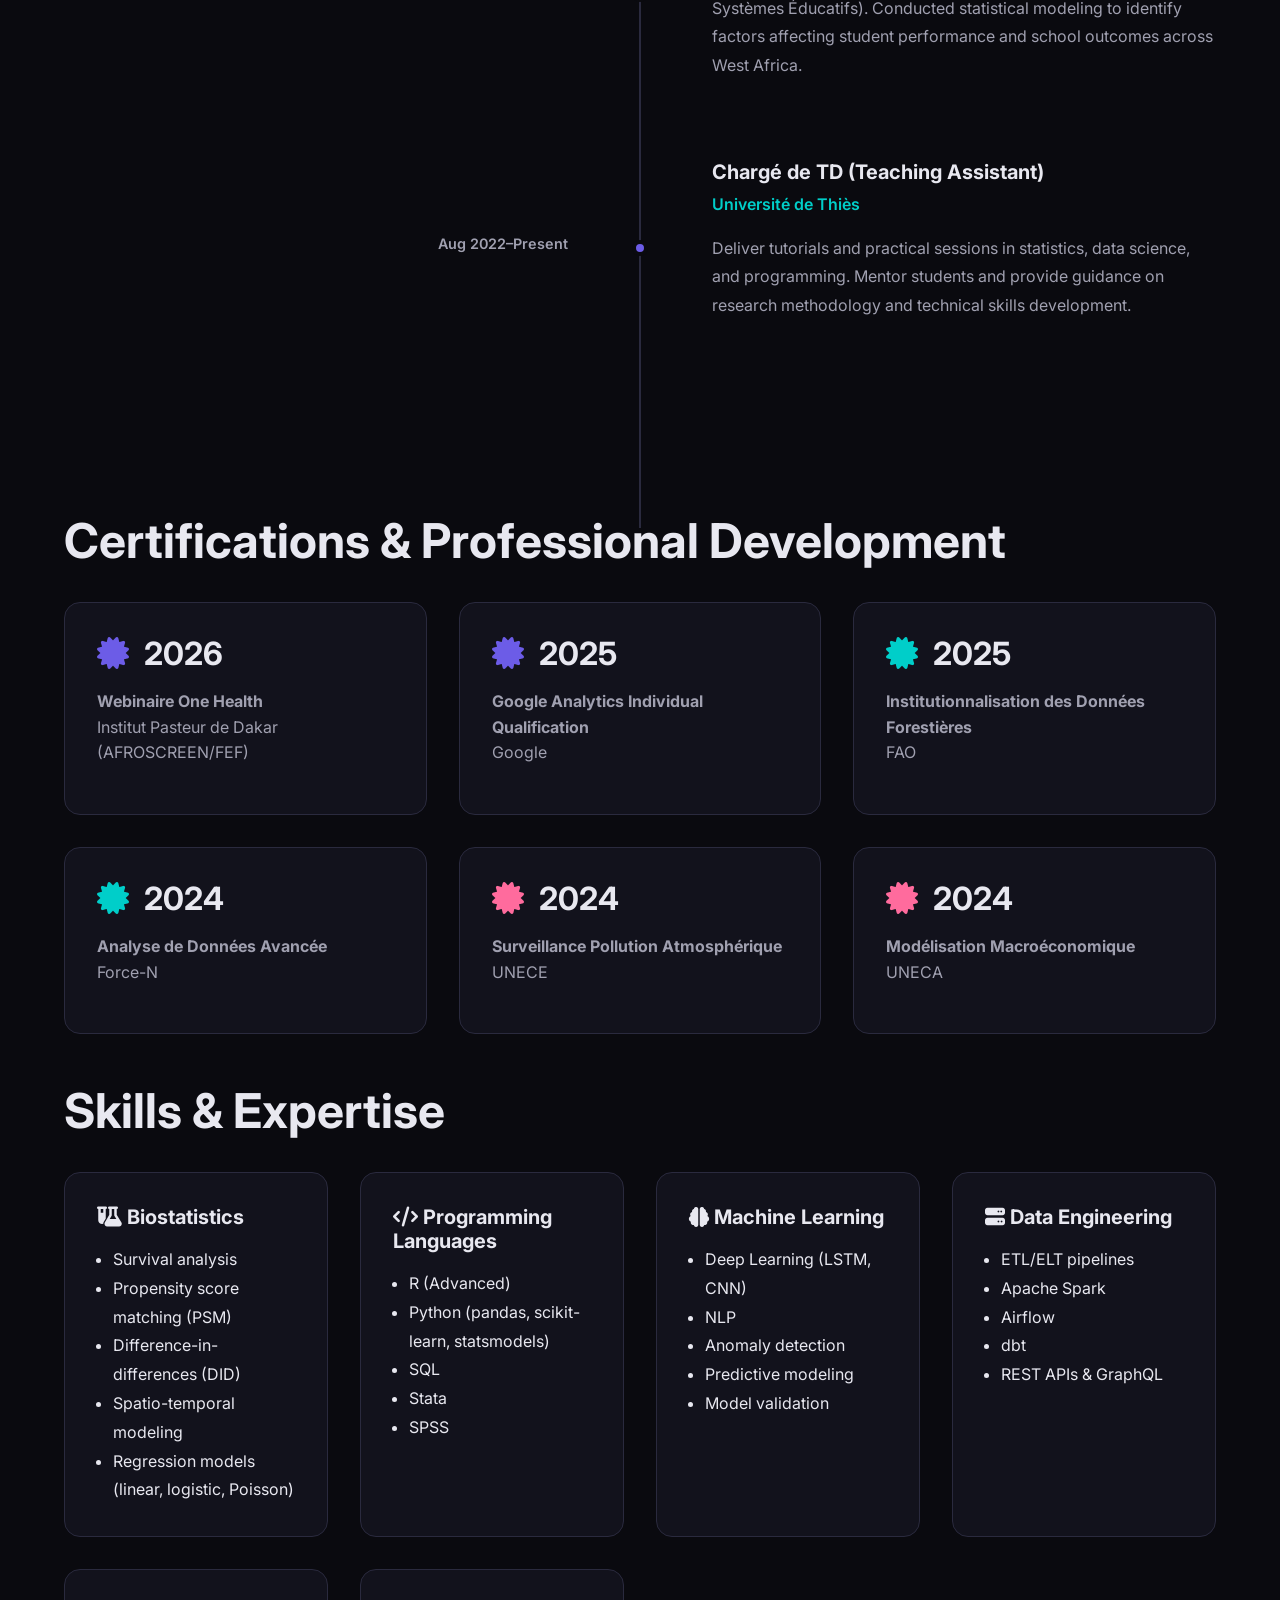
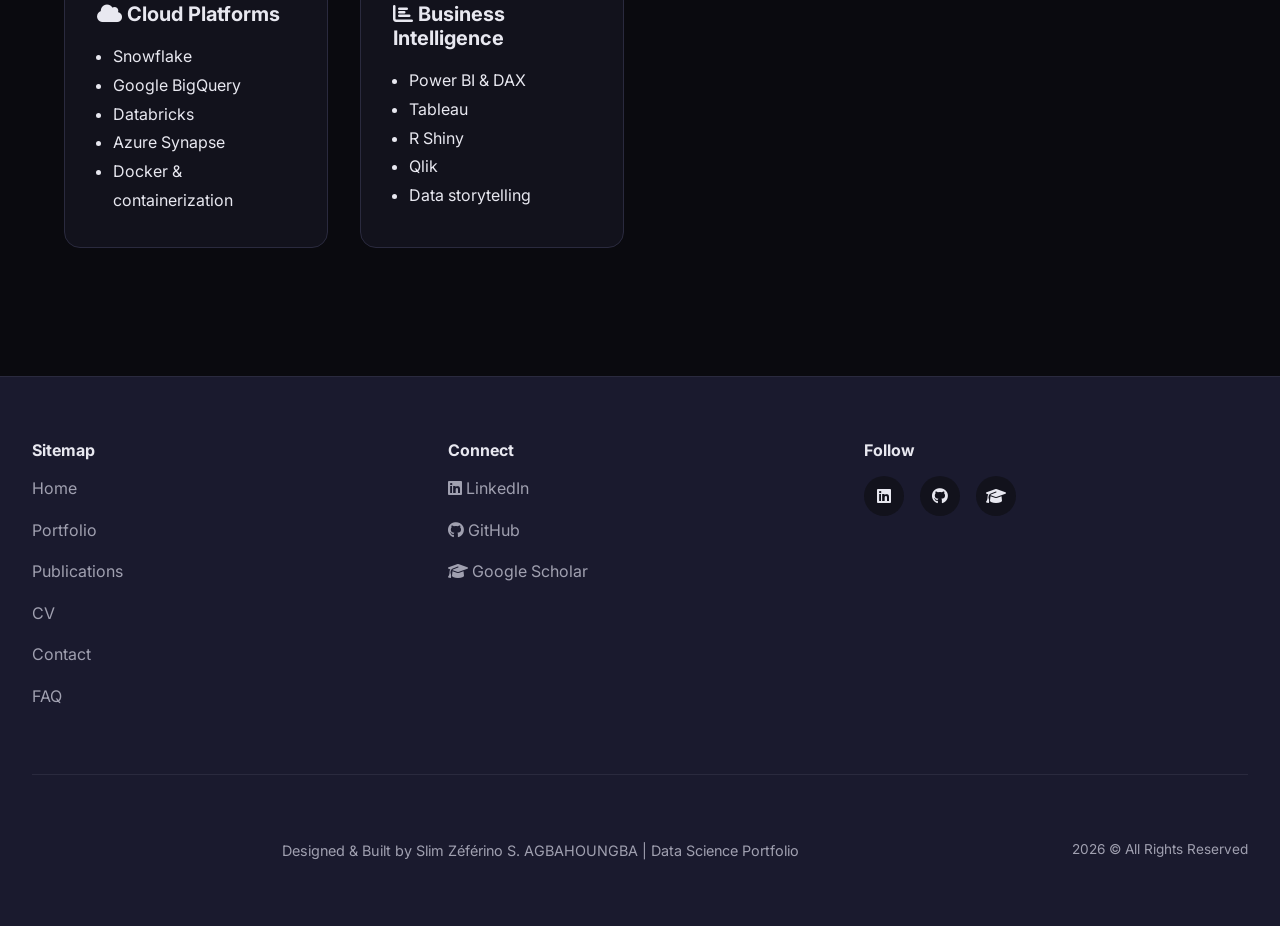
==== commit 3aca701a: "Add files via upload" ====
--- a/cv.html
+++ b/cv.html
@@ -3,918 +3,429 @@
 <head>
   <meta charset="UTF-8">
   <meta name="viewport" content="width=device-width, initial-scale=1.0">
-  <title>CV | Slim Agbahoungba | AI & Data Scientist</title>
-  <meta name="description" content="Curriculum Vitae of Slim Agbahoungba - AI & Data Scientist and PhD Candidate">
-  <meta name="keywords" content="CV, Resume, AI, Data Science, Machine Learning, Senegal">
-  <meta name="author" content="Slim Zéférino S. Agbahoungba">
-
-  <!-- Google Fonts -->
+  <title>CV - Slim Zéférino S. AGBAHOUNGBA</title>
+  <meta name="description" content="Complete curriculum vitae with education, experience, and professional qualifications.">
+  <meta property="og:title" content="CV - Slim Zéférino S. AGBAHOUNGBA">
+  <meta property="og:type" content="website">
+  <link rel="canonical" href="https://slimagb.github.io/cv.html">
+  <link rel="stylesheet" href="https://cdnjs.cloudflare.com/ajax/libs/font-awesome/6.5.1/css/all.min.css">
   <link rel="preconnect" href="https://fonts.googleapis.com">
   <link rel="preconnect" href="https://fonts.gstatic.com" crossorigin>
-  <link href="https://fonts.googleapis.com/css2?family=Inter:wght@300;400;500;600;700;800&family=JetBrains+Mono:wght@400;500&display=swap" rel="stylesheet">
-
-  <!-- Font Awesome 6.5.1 -->
-  <link rel="stylesheet" href="https://cdnjs.cloudflare.com/ajax/libs/font-awesome/6.5.1/css/all.min.css" crossorigin="anonymous">
-
-  <!-- Main Stylesheet -->
+  <link rel="stylesheet" href="https://fonts.googleapis.com/css2?family=Inter:wght@300;400;500;600;700;800&family=JetBrains+Mono:wght@400;600&display=swap">
   <link rel="stylesheet" href="assets/css/style.css">
-
-  <!-- Page-specific Styles -->
-  <style>
-    /* CV Page Specific Styles */
-
-    .page-header {
-      margin-bottom: 3rem;
-      position: relative;
-      z-index: 2;
-    }
-
-    .page-label {
-      font-family: 'JetBrains Mono', monospace;
-      font-size: 0.875rem;
-      font-weight: 500;
-      letter-spacing: 0.1em;
-      text-transform: uppercase;
-      color: var(--accent-cyan);
-      margin-bottom: 0.5rem;
-      display: block;
-    }
-
-    .page-title {
-      font-size: 2.5rem;
-      font-weight: 800;
-      line-height: 1.2;
-      margin: 0;
-    }
-
-    .gradient-text {
-      background: linear-gradient(135deg, var(--accent-cyan) 0%, var(--accent) 100%);
-      -webkit-background-clip: text;
-      -webkit-text-fill-color: transparent;
-      background-clip: text;
-    }
-
-    /* Download Bar */
-    .download-bar {
-      background: var(--bg-card);
-      border: 1px solid var(--border-accent);
-      border-radius: var(--radius);
-      padding: 1.5rem;
-      margin-bottom: 3rem;
-      display: flex;
-      align-items: center;
-      justify-content: space-between;
-      gap: 2rem;
-      position: relative;
-      z-index: 2;
-      transition: all 0.3s var(--ease);
-    }
-
-    .download-bar:hover {
-      background: var(--bg-card-hover);
-      border-color: var(--accent-cyan);
-    }
-
-    .download-text {
-      flex: 1;
-    }
-
-    .download-text h3 {
-      font-size: 1.1rem;
-      font-weight: 600;
-      margin-bottom: 0.5rem;
-    }
-
-    .download-text p {
-      font-size: 0.95rem;
-      color: var(--text-2);
-      margin: 0;
-    }
-
-    .btn-request {
-      padding: 0.875rem 2rem;
-      background: linear-gradient(135deg, var(--accent) 0%, var(--accent-cyan) 100%);
-      color: white;
-      border: none;
-      border-radius: var(--radius-sm);
-      font-size: 1rem;
-      font-weight: 600;
-      cursor: pointer;
-      text-decoration: none;
-      display: inline-flex;
-      align-items: center;
-      gap: 0.5rem;
-      transition: all 0.3s var(--ease);
-      white-space: nowrap;
-      font-family: var(--font-sans);
-    }
-
-    .btn-request:hover {
-      transform: translateY(-2px);
-      box-shadow: 0 8px 24px rgba(108, 92, 231, 0.3);
-    }
-
-    /* Section Styles */
-    .cv-section {
-      margin-bottom: 4rem;
-      position: relative;
-      z-index: 2;
-    }
-
-    .section-header {
-      display: flex;
-      align-items: center;
-      gap: 1rem;
-      margin-bottom: 2rem;
-      padding-bottom: 1.5rem;
-      border-bottom: 2px solid var(--border-accent);
-    }
-
-    .section-icon {
-      font-size: 1.75rem;
-      color: var(--accent-cyan);
-      width: 40px;
-      text-align: center;
-    }
-
-    .section-title {
-      font-size: 1.75rem;
-      font-weight: 700;
-      margin: 0;
-    }
-
-    /* Experience Cards */
-    .experience-card {
-      background: var(--bg-card);
-      border: 1px solid var(--border);
-      border-left: 3px solid var(--border);
-      border-radius: var(--radius-sm);
-      padding: 1.75rem;
-      margin-bottom: 1.5rem;
-      transition: all 0.3s var(--ease);
-      position: relative;
-    }
-
-    .experience-card:hover {
-      background: var(--bg-card-hover);
-      border-left-color: var(--accent-cyan);
-      transform: translateX(4px);
-      box-shadow: 0 4px 20px rgba(108, 92, 231, 0.1);
-    }
-
-    .experience-header {
-      display: flex;
-      justify-content: space-between;
-      align-items: flex-start;
-      margin-bottom: 0.5rem;
-      gap: 1rem;
-    }
-
-    .experience-title {
-      font-size: 1.1rem;
-      font-weight: 700;
-      margin: 0;
-    }
-
-    .experience-date {
-      font-family: var(--font-mono);
-      font-size: 0.85rem;
-      color: var(--text-2);
-      white-space: nowrap;
-    }
-
-    .experience-organization {
-      font-size: 0.95rem;
-      color: var(--accent-cyan);
-      font-weight: 600;
-      margin-bottom: 1rem;
-    }
-
-    .experience-description {
-      margin: 0;
-    }
-
-    .experience-description ul {
-      list-style: none;
-      padding: 0;
-      margin: 1rem 0 0 0;
-    }
-
-    .experience-description li {
-      padding-left: 1.5rem;
-      margin-bottom: 0.75rem;
-      position: relative;
-      font-size: 0.95rem;
-      color: var(--text-1);
-      line-height: 1.6;
-    }
-
-    .experience-description li:before {
-      content: "▸";
-      position: absolute;
-      left: 0;
-      color: var(--accent-cyan);
-      font-weight: bold;
-    }
-
-    /* Education Entries */
-    .education-entry {
-      background: var(--bg-card);
-      border: 1px solid var(--border);
-      border-radius: var(--radius-sm);
-      padding: 1.5rem;
-      margin-bottom: 1.5rem;
-      transition: all 0.3s var(--ease);
-    }
-
-    .education-entry:hover {
-      background: var(--bg-card-hover);
-      border-color: var(--accent-cyan);
-    }
-
-    .education-year {
-      font-family: var(--font-mono);
-      font-size: 0.85rem;
-      color: var(--accent-cyan);
-      font-weight: 600;
-      margin-bottom: 0.5rem;
-    }
-
-    .education-degree {
-      font-size: 1rem;
-      font-weight: 700;
-      margin-bottom: 0.5rem;
-    }
-
-    .education-institution {
-      font-size: 0.95rem;
-      color: var(--text-2);
-      margin: 0;
-    }
-
-    /* Skills Grid */
-    .skills-grid {
-      display: grid;
-      grid-template-columns: repeat(auto-fill, minmax(140px, 1fr));
-      gap: 1rem;
-      margin-bottom: 2rem;
-    }
-
-    .skill-chip {
-      background: var(--bg-card);
-      border: 1px solid var(--border);
-      padding: 0.75rem 1rem;
-      border-radius: 20px;
-      font-size: 0.9rem;
-      font-weight: 500;
-      text-align: center;
-      cursor: default;
-      transition: all 0.3s var(--ease);
-      display: flex;
-      align-items: center;
-      justify-content: center;
-    }
-
-    .skill-chip:hover {
-      background: var(--bg-card-hover);
-      border-color: var(--accent-cyan);
-      color: var(--accent-cyan);
-      transform: translateY(-2px);
-      box-shadow: 0 4px 12px rgba(0, 206, 201, 0.15);
-    }
-
-    .skills-category {
-      margin-bottom: 2rem;
-    }
-
-    .skills-category-title {
-      font-size: 0.95rem;
-      font-weight: 700;
-      color: var(--accent-cyan);
-      margin-bottom: 1rem;
-      text-transform: uppercase;
-      letter-spacing: 0.05em;
-    }
-
-    /* Certifications List */
-    .certifications-list {
-      list-style: none;
-      padding: 0;
-      margin: 0;
-    }
-
-    .certification-item {
-      background: var(--bg-card);
-      border: 1px solid var(--border);
-      border-radius: var(--radius-sm);
-      padding: 1.5rem;
-      margin-bottom: 1rem;
-      display: flex;
-      align-items: flex-start;
-      gap: 1rem;
-      transition: all 0.3s var(--ease);
-    }
-
-    .certification-item:hover {
-      background: var(--bg-card-hover);
-      border-color: var(--accent-cyan);
-    }
-
-    .certification-icon {
-      font-size: 1.5rem;
-      color: var(--accent-cyan);
-      margin-top: 0.25rem;
-      flex-shrink: 0;
-    }
-
-    .certification-content {
-      flex: 1;
-    }
-
-    .certification-year {
-      font-family: var(--font-mono);
-      font-size: 0.85rem;
-      color: var(--text-2);
-      font-weight: 600;
-    }
-
-    .certification-name {
-      font-size: 1rem;
-      font-weight: 700;
-      margin: 0.25rem 0;
-    }
-
-    .certification-issuer {
-      font-size: 0.9rem;
-      color: var(--text-2);
-      margin: 0;
-    }
-
-    /* Publications List */
-    .publications-list {
-      list-style: none;
-      padding: 0;
-      margin: 0;
-    }
-
-    .publication-item {
-      background: var(--bg-card);
-      border: 1px solid var(--border);
-      border-radius: var(--radius-sm);
-      padding: 1.5rem;
-      margin-bottom: 1rem;
-      transition: all 0.3s var(--ease);
-    }
-
-    .publication-item:hover {
-      background: var(--bg-card-hover);
-      border-color: var(--accent);
-    }
-
-    .publication-year {
-      font-family: var(--font-mono);
-      font-size: 0.85rem;
-      color: var(--accent-cyan);
-      font-weight: 600;
-      margin-bottom: 0.5rem;
-    }
-
-    .publication-title {
-      font-size: 1.05rem;
-      font-weight: 700;
-      margin: 0.5rem 0;
-      line-height: 1.4;
-    }
-
-    .publication-meta {
-      font-size: 0.9rem;
-      color: var(--text-2);
-      margin: 0;
-      font-style: italic;
-    }
-
-    /* Languages */
-    .languages-list {
-      display: grid;
-      grid-template-columns: repeat(auto-fit, minmax(200px, 1fr));
-      gap: 1.5rem;
-    }
-
-    .language-item {
-      background: var(--bg-card);
-      border: 1px solid var(--border);
-      border-radius: var(--radius-sm);
-      padding: 1.5rem;
-      transition: all 0.3s var(--ease);
-    }
-
-    .language-item:hover {
-      background: var(--bg-card-hover);
-      border-color: var(--accent-cyan);
-    }
-
-    .language-name {
-      font-size: 1.1rem;
-      font-weight: 700;
-      margin-bottom: 0.5rem;
-    }
-
-    .language-level {
-      font-size: 0.9rem;
-      color: var(--text-2);
-      margin: 0;
-    }
-
-    /* Background Elements */
-    .bg-ambient {
-      position: fixed;
-      top: 0;
-      left: 0;
-      width: 100%;
-      height: 100%;
-      z-index: 0;
-      pointer-events: none;
-      overflow: hidden;
-    }
-
-    .bg-grid {
-      position: fixed;
-      inset: 0;
-      background-image:
-        linear-gradient(0deg, transparent 24%, rgba(0, 255, 255, 0.05) 25%, rgba(0, 255, 255, 0.05) 26%, transparent 27%, transparent 74%, rgba(0, 255, 255, 0.05) 75%, rgba(0, 255, 255, 0.05) 76%, transparent 77%, transparent),
-        linear-gradient(90deg, transparent 24%, rgba(0, 255, 255, 0.05) 25%, rgba(0, 255, 255, 0.05) 26%, transparent 27%, transparent 74%, rgba(0, 255, 255, 0.05) 75%, rgba(0, 255, 255, 0.05) 76%, transparent 77%, transparent);
-      background-size: 50px 50px;
-      z-index: 1;
-      pointer-events: none;
-    }
-
-    /* Responsive Design */
-    @media (max-width: 768px) {
-      .page-title {
-        font-size: 2rem;
-      }
-
-      .download-bar {
-        flex-direction: column;
-        align-items: flex-start;
-      }
-
-      .btn-request {
-        width: 100%;
-        justify-content: center;
-      }
-
-      .experience-header {
-        flex-direction: column;
-      }
-
-      .experience-date {
-        white-space: normal;
-      }
-
-      .skills-grid {
-        grid-template-columns: repeat(auto-fill, minmax(120px, 1fr));
-      }
-
-      .section-header {
-        flex-direction: column;
-        align-items: flex-start;
-      }
-    }
-  </style>
 </head>
 <body>
-  <!-- Background -->
-  <div class="bg-ambient">
-    <div class="orb orb-1"></div>
-    <div class="orb orb-2"></div>
-    <div class="orb orb-3"></div>
-  </div>
-  <div class="bg-grid"></div>
-
-  <!-- Navigation -->
-  <nav id="navbar">
-    <div class="nav-inner">
-      <a href="index.html" class="nav-logo">
-        <span class="logo-mark">SA</span> Slim Agbahoungba
-      </a>
-      <div class="nav-links" id="navLinks">
-        <a href="index.html"><i class="fas fa-home"></i>Home</a>
-        <a href="works.html"><i class="fas fa-flask"></i>Works</a>
-        <a href="events.html"><i class="fas fa-calendar-alt"></i>Events</a>
-        <a href="cv.html"><i class="fas fa-file-alt"></i>CV</a>
-        <a href="faq.html"><i class="fas fa-question-circle"></i>FAQ</a>
+  <div class="particles"></div>
+
+  <header>
+    <nav class="container">
+      <a href="index.html" class="nav-logo">SA</a>
+      
+      <ul class="nav-menu">
+        <li><a href="index.html" class="nav-link" data-i18n="nav.home">Home</a></li>
+        <li><a href="portfolio.html" class="nav-link" data-i18n="nav.portfolio">Portfolio</a></li>
+        <li><a href="publications.html" class="nav-link" data-i18n="nav.publications">Publications</a></li>
+        <li><a href="cv.html" class="nav-link" data-i18n="nav.cv">CV</a></li>
+        <li><a href="contact.html" class="nav-link" data-i18n="nav.contact">Contact</a></li>
+        <li><a href="faq.html" class="nav-link" data-i18n="nav.faq">FAQ</a></li>
+      </ul>
+
+      <button class="menu-toggle"><i class="fas fa-bars"></i></button>
+
+      <div class="nav-controls">
+        <div class="lang-switcher">
+          <button class="lang-button">
+            <span id="current-lang">EN</span>
+            <i class="fas fa-chevron-down" style="font-size: 0.75rem; margin-left: 4px;"></i>
+          </button>
+          <div class="lang-dropdown">
+            <button class="lang-option active" data-lang="en">English</button>
+            <button class="lang-option" data-lang="fr">Français</button>
+            <button class="lang-option" data-lang="es">Español</button>
+          </div>
+        </div>
+        <button id="theme-toggle" class="btn-icon toggle" title="Toggle theme">
+          <i class="fas fa-sun"></i>
+        </button>
       </div>
-      <button class="menu-toggle" id="menuToggle" aria-label="Menu"><i class="fas fa-bars"></i></button>
-      <div class="nav-socials">
-        <a href="https://scholar.google.com/" target="_blank" title="Google Scholar"><i class="fas fa-graduation-cap"></i></a>
-        <a href="https://www.linkedin.com/in/zeferino-agb/" target="_blank" title="LinkedIn"><i class="fab fa-linkedin-in"></i></a>
-        <a href="https://github.com/slimagb" target="_blank" title="GitHub"><i class="fab fa-github"></i></a>
-        <a href="mailto:zeferinoslim1@gmail.com" title="Email"><i class="fas fa-envelope"></i></a>
-      </div>
-    </div>
-  </nav>
-
-  <!-- Main Content -->
-  <main class="page-transition">
-    <section class="container">
-      <!-- Page Header -->
-      <div class="page-header">
-        <label class="page-label">Curriculum Vitae</label>
-        <h1 class="page-title">Professional <span class="gradient-text">Profile</span></h1>
-      </div>
-
-      <!-- Download Bar -->
-      <div class="download-bar">
-        <div class="download-text">
-          <h3>Get My Full CV</h3>
-          <p>Request a detailed PDF version of my curriculum vitae</p>
-        </div>
-        <a href="mailto:zeferinoslim1@gmail.com?subject=CV%20Request" class="btn-request">
-          <i class="fas fa-envelope"></i> Request CV
-        </a>
-      </div>
-
-      <!-- Professional Experience Section -->
-      <div class="cv-section">
+    </nav>
+  </header>
+
+  <main>
+    <section class="section">
+      <div class="container">
         <div class="section-header">
-          <div class="section-icon">
-            <i class="fas fa-briefcase"></i>
-          </div>
-          <h2 class="section-title">Professional Experience</h2>
-        </div>
-
-        <!-- Experience 1 -->
-        <div class="experience-card">
-          <div class="experience-header">
-            <div>
-              <h3 class="experience-title">Responsable Technique</h3>
-              <p class="experience-organization">BDA Institute, Dakar</p>
-            </div>
-            <span class="experience-date">Aug 2023 – Present</span>
-          </div>
-          <p class="experience-description">
-            <ul>
-              <li>Technical lead for multi-stage statistical research projects</li>
-              <li>Designed automated ETL pipelines using Python and Power Automate</li>
-              <li>Developed text analytics and NLP models for research insights</li>
-              <li>Created Power BI dashboards and managed GDPR governance frameworks</li>
-              <li>Led consulting projects: BCEA social climate study, CMS mystery study, Lagardère market research, Diomaye-Sonko 100 days political analysis, UBA banking studies</li>
-            </ul>
-          </p>
-        </div>
-
-        <!-- Experience 2 -->
-        <div class="experience-card">
-          <div class="experience-header">
-            <div>
-              <h3 class="experience-title">Data Analyst</h3>
-              <p class="experience-organization">SCL (Société de Cultures Légumières)</p>
-            </div>
-            <span class="experience-date">Feb 2026 – Feb 2027</span>
-          </div>
-          <p class="experience-description">
-            <ul>
-              <li>Data integration and analytics using SQL, Python, and Excel</li>
-              <li>Internal Data Lake management and optimization</li>
-              <li>Power BI dashboard development and ETL automation</li>
-              <li>Machine Learning proof-of-concepts and model evaluation</li>
-              <li>Data governance implementation with Pipefy P2P workflows</li>
-            </ul>
-          </p>
-        </div>
-
-        <!-- Experience 3 -->
-        <div class="experience-card">
-          <div class="experience-header">
-            <div>
-              <h3 class="experience-title">Statistical Consultant</h3>
-              <p class="experience-organization">AKOME/ACET</p>
-            </div>
-            <span class="experience-date">Nov 2024 – Jan 2025</span>
-          </div>
-          <p class="experience-description">
-            <ul>
-              <li>Public policy impact evaluation and statistical analysis</li>
-            </ul>
-          </p>
-        </div>
-
-        <!-- Experience 4 -->
-        <div class="experience-card">
-          <div class="experience-header">
-            <div>
-              <h3 class="experience-title">Statistical Consultant</h3>
-              <p class="experience-organization">CRDES</p>
-            </div>
-            <span class="experience-date">Oct – Nov 2024</span>
-          </div>
-          <p class="experience-description">
-            <ul>
-              <li>Women and children empowerment impact evaluations</li>
-              <li>Statistical analysis using Stata</li>
-            </ul>
-          </p>
-        </div>
-
-        <!-- Experience 5 -->
-        <div class="experience-card">
-          <div class="experience-header">
-            <div>
-              <h3 class="experience-title">Statistician & Data Analyst</h3>
-              <p class="experience-organization">CONFEMEN/PASEC</p>
-            </div>
-            <span class="experience-date">Aug – Oct 2024</span>
-          </div>
-          <p class="experience-description">
-            <ul>
-              <li>Multi-country education dataset harmonization</li>
-              <li>Data quality assessment and statistical analysis</li>
-            </ul>
-          </p>
-        </div>
-
-        <!-- Experience 6 -->
-        <div class="experience-card">
-          <div class="experience-header">
-            <div>
-              <h3 class="experience-title">Teaching Assistant</h3>
-              <p class="experience-organization">Université de Thiès</p>
-            </div>
-            <span class="experience-date">Aug 2022 – Present</span>
-          </div>
-          <p class="experience-description">
-            <ul>
-              <li>Tutorials in economics and statistics</li>
-              <li>Programming instruction: Python, Stata, R, and Excel</li>
-              <li>Thesis supervision and student mentoring</li>
-            </ul>
-          </p>
-        </div>
-      </div>
-
-      <!-- Education Section -->
-      <div class="cv-section">
-        <div class="section-header">
-          <div class="section-icon">
-            <i class="fas fa-graduation-cap"></i>
-          </div>
-          <h2 class="section-title">Education</h2>
-        </div>
-
-        <div class="education-entry">
-          <p class="education-year">2025 – Present</p>
-          <h3 class="education-degree">PhD in Mathematical Engineering & Intelligent Systems (IMSI)</h3>
-          <p class="education-institution">École Polytechnique de Thiès, LTISI Lab</p>
-        </div>
-
-        <div class="education-entry">
-          <p class="education-year">2021 – 2023</p>
-          <h3 class="education-degree">Master's in Data Science</h3>
-          <p class="education-institution">Université de Thiès — Statistical Modelling & Econometrics</p>
-        </div>
-
-        <div class="education-entry">
-          <p class="education-year">2018 – 2021</p>
-          <h3 class="education-degree">Master's in Economics</h3>
-          <p class="education-institution">Université de Parakou, Benin</p>
-        </div>
-
-        <div class="education-entry">
-          <p class="education-year">2016 – 2018</p>
-          <h3 class="education-degree">Bachelor's in Agricultural Economics</h3>
-          <p class="education-institution">Université de Parakou</p>
-        </div>
-
-        <div class="education-entry">
-          <p class="education-year">2015 – 2016</p>
-          <h3 class="education-degree">High School Diploma, Scientific Track (Series D)</h3>
-          <p class="education-institution">Senegal</p>
-        </div>
-      </div>
-
-      <!-- Technical Skills Section -->
-      <div class="cv-section">
-        <div class="section-header">
-          <div class="section-icon">
-            <i class="fas fa-code"></i>
-          </div>
-          <h2 class="section-title">Technical Skills</h2>
-        </div>
-
-        <div class="skills-category">
-          <p class="skills-category-title">ML & MLOps</p>
-          <div class="skills-grid">
-            <span class="skill-chip">scikit-learn</span>
-            <span class="skill-chip">TensorFlow</span>
-            <span class="skill-chip">PyTorch</span>
-            <span class="skill-chip">MLOps</span>
-          </div>
-        </div>
-
-        <div class="skills-category">
-          <p class="skills-category-title">Programming Languages</p>
-          <div class="skills-grid">
-            <span class="skill-chip">Python</span>
-            <span class="skill-chip">R</span>
-            <span class="skill-chip">SQL</span>
-            <span class="skill-chip">Stata</span>
-            <span class="skill-chip">SPSS</span>
-          </div>
-        </div>
-
-        <div class="skills-category">
-          <p class="skills-category-title">Business Intelligence</p>
-          <div class="skills-grid">
-            <span class="skill-chip">Power BI</span>
-            <span class="skill-chip">Tableau</span>
-            <span class="skill-chip">Qlik</span>
-            <span class="skill-chip">DAX</span>
-          </div>
-        </div>
-
-        <div class="skills-category">
-          <p class="skills-category-title">Data Engineering</p>
-          <div class="skills-grid">
-            <span class="skill-chip">ETL/ELT</span>
-            <span class="skill-chip">REST APIs</span>
-            <span class="skill-chip">Power Automate</span>
-          </div>
-        </div>
-
-        <div class="skills-category">
-          <p class="skills-category-title">Big Data & Cloud</p>
-          <div class="skills-grid">
-            <span class="skill-chip">Apache Spark</span>
-            <span class="skill-chip">Airflow</span>
-            <span class="skill-chip">dbt</span>
-            <span class="skill-chip">Snowflake</span>
-            <span class="skill-chip">Databricks</span>
-            <span class="skill-chip">Azure Synapse</span>
-            <span class="skill-chip">BigQuery</span>
-          </div>
-        </div>
-
-        <div class="skills-category">
-          <p class="skills-category-title">DevOps & Tools</p>
-          <div class="skills-grid">
-            <span class="skill-chip">Docker</span>
-            <span class="skill-chip">Git/GitHub</span>
-            <span class="skill-chip">Power Apps</span>
-          </div>
-        </div>
-
-        <div class="skills-category">
-          <p class="skills-category-title">Governance & Other</p>
-          <div class="skills-grid">
-            <span class="skill-chip">GDPR</span>
-            <span class="skill-chip">Excel (Advanced)</span>
-          </div>
-        </div>
-      </div>
-
-      <!-- Certifications Section -->
-      <div class="cv-section">
-        <div class="section-header">
-          <div class="section-icon">
-            <i class="fas fa-certificate"></i>
-          </div>
-          <h2 class="section-title">Certifications</h2>
-        </div>
-
-        <ul class="certifications-list">
-          <li class="certification-item">
-            <div class="certification-icon"><i class="fas fa-check-circle"></i></div>
-            <div class="certification-content">
-              <p class="certification-year">2025</p>
-              <h3 class="certification-name">Google Analytics</h3>
-              <p class="certification-issuer">Google</p>
-            </div>
-          </li>
-
-          <li class="certification-item">
-            <div class="certification-icon"><i class="fas fa-check-circle"></i></div>
-            <div class="certification-content">
-              <p class="certification-year">2025</p>
-              <h3 class="certification-name">Forest Data</h3>
-              <p class="certification-issuer">FAO (Food and Agriculture Organization)</p>
-            </div>
-          </li>
-
-          <li class="certification-item">
-            <div class="certification-icon"><i class="fas fa-check-circle"></i></div>
-            <div class="certification-content">
-              <p class="certification-year">2024</p>
-              <h3 class="certification-name">Advanced Data Analysis</h3>
-              <p class="certification-issuer">Force-N</p>
-            </div>
-          </li>
-
-          <li class="certification-item">
-            <div class="certification-icon"><i class="fas fa-check-circle"></i></div>
-            <div class="certification-content">
-              <p class="certification-year">2024</p>
-              <h3 class="certification-name">Air Pollution Monitoring</h3>
-              <p class="certification-issuer">UNECE (United Nations Economic Commission for Europe)</p>
-            </div>
-          </li>
-
-          <li class="certification-item">
-            <div class="certification-icon"><i class="fas fa-check-circle"></i></div>
-            <div class="certification-content">
-              <p class="certification-year">2024</p>
-              <h3 class="certification-name">Macroeconomic Modelling</h3>
-              <p class="certification-issuer">UNECA (United Nations Economic Commission for Africa)</p>
-            </div>
-          </li>
-        </ul>
-      </div>
-
-      <!-- Publications Section -->
-      <div class="cv-section">
-        <div class="section-header">
-          <div class="section-icon">
-            <i class="fas fa-book"></i>
-          </div>
-          <h2 class="section-title">Publications</h2>
-        </div>
-
-        <ul class="publications-list">
-          <li class="publication-item">
-            <p class="publication-year">2026</p>
-            <h3 class="publication-title">Hybrid AI models for Rift Valley Fever surveillance</h3>
-            <p class="publication-meta">Working Paper, LTISI Lab, École Polytechnique de Thiès</p>
-          </li>
-
-          <li class="publication-item">
-            <p class="publication-year">2025</p>
-            <h3 class="publication-title">Predictive modelling of school dropout in Benin</h3>
-            <p class="publication-meta">Journal of Statistical and Social Engineering Dynamics (JSSED)</p>
-          </li>
-        </ul>
-      </div>
-
-      <!-- Languages Section -->
-      <div class="cv-section">
-        <div class="section-header">
-          <div class="section-icon">
-            <i class="fas fa-globe"></i>
-          </div>
-          <h2 class="section-title">Languages</h2>
-        </div>
-
-        <div class="languages-list">
-          <div class="language-item">
-            <h3 class="language-name">French</h3>
-            <p class="language-level">Native Speaker</p>
-          </div>
-
-          <div class="language-item">
-            <h3 class="language-name">English</h3>
-            <p class="language-level">Professional Working Proficiency</p>
+          <h1 data-i18n="cv.title">Curriculum Vitae</h1>
+          <p class="section-subtitle" data-i18n="cv.subtitle">Education & Professional Experience</p>
+        </div>
+
+        <!-- Education Timeline -->
+        <h2 style="margin-top: 3rem; margin-bottom: 2rem;" data-i18n="cv.education">Education</h2>
+        
+        <div class="timeline">
+          <!-- PhD -->
+          <div class="timeline-item">
+            <div class="timeline-row">
+              <div class="timeline-content">
+                <div class="timeline-date">2025–Present</div>
+              </div>
+              <div class="timeline-marker"></div>
+              <div class="timeline-body">
+                <h3 class="timeline-title">Doctorat en Ingénierie Mathématique et Systèmes Intelligents (IMSI)</h3>
+                <p class="timeline-org">École Polytechnique de Thiès • LTISI Lab</p>
+                <p class="timeline-description">
+                  PhD research focusing on AI and epidemiology applications. Conducting research on integrated statistical and machine learning models for agricultural yield prediction and disease surveillance in West Africa. Advisor: Prof. Alassane Ba.
+                </p>
+              </div>
+            </div>
+          </div>
+
+          <!-- Master 2 -->
+          <div class="timeline-item">
+            <div class="timeline-row">
+              <div class="timeline-content">
+                <div class="timeline-date">2021–2023</div>
+              </div>
+              <div class="timeline-marker"></div>
+              <div class="timeline-body">
+                <h3 class="timeline-title">Master 2 en Data Science et Applications</h3>
+                <p class="timeline-org">Université de Thiès</p>
+                <p class="timeline-description">
+                  Advanced training in machine learning, statistical modeling, and data engineering. Thesis on predictive analytics for agricultural optimization. Specialized in Python, R, and cloud data platforms.
+                </p>
+              </div>
+            </div>
+          </div>
+
+          <!-- Master 1 -->
+          <div class="timeline-item">
+            <div class="timeline-row">
+              <div class="timeline-content">
+                <div class="timeline-date">2018–2021</div>
+              </div>
+              <div class="timeline-marker"></div>
+              <div class="timeline-body">
+                <h3 class="timeline-title">Master 2 en Économie et Gestion du Développement Local</h3>
+                <p class="timeline-org">Université de Parakou, Bénin</p>
+                <p class="timeline-description">
+                  Master's degree in development economics and local governance. Research on rural development, resource management, and socioeconomic analysis. Built foundation in quantitative economics and regional analysis.
+                </p>
+              </div>
+            </div>
+          </div>
+
+          <!-- License -->
+          <div class="timeline-item">
+            <div class="timeline-row">
+              <div class="timeline-content">
+                <div class="timeline-date">2016–2018</div>
+              </div>
+              <div class="timeline-marker"></div>
+              <div class="timeline-body">
+                <h3 class="timeline-title">Licence en Économie Agricole</h3>
+                <p class="timeline-org">Université de Parakou, Bénin</p>
+                <p class="timeline-description">
+                  Undergraduate degree in agricultural economics. Comprehensive training in agricultural systems, economic theory, and development policy. Foundation for research interests in climate-sensitive agriculture and rural development.
+                </p>
+              </div>
+            </div>
+          </div>
+        </div>
+
+        <!-- Experience Timeline -->
+        <h2 style="margin-top: 3rem; margin-bottom: 2rem;" data-i18n="cv.experience">Professional Experience</h2>
+        
+        <div class="timeline">
+          <!-- PhD -->
+          <div class="timeline-item">
+            <div class="timeline-row">
+              <div class="timeline-content">
+                <div class="timeline-date">2025–Present</div>
+              </div>
+              <div class="timeline-marker"></div>
+              <div class="timeline-body">
+                <h3 class="timeline-title">PhD Candidate – Data Science & AI</h3>
+                <p class="timeline-org">École Polytechnique de Thiès (EPT) • LTISI Lab</p>
+                <p class="timeline-description">
+                  Conducting doctoral research integrating statistical rigor with machine learning for healthcare and development data. Focus areas: agricultural yield prediction, epidemiological surveillance, and causal inference in climate-sensitive contexts.
+                </p>
+              </div>
+            </div>
+          </div>
+
+          <!-- Current Role -->
+          <div class="timeline-item">
+            <div class="timeline-row">
+              <div class="timeline-content">
+                <div class="timeline-date">Feb 2025–Feb 2026</div>
+              </div>
+              <div class="timeline-marker"></div>
+              <div class="timeline-body">
+                <h3 class="timeline-title">Data Analyst</h3>
+                <p class="timeline-org">SCL (Société de Cultures Légumières) • Dakar</p>
+                <p class="timeline-description">
+                  Currently serving as data analyst providing insights for agricultural company operations. Responsibilities include data quality assessment, statistical analysis, and reporting for decision-makers in vegetable production.
+                </p>
+              </div>
+            </div>
+          </div>
+
+          <!-- Freelance -->
+          <div class="timeline-item">
+            <div class="timeline-row">
+              <div class="timeline-content">
+                <div class="timeline-date">Since 2023</div>
+              </div>
+              <div class="timeline-marker"></div>
+              <div class="timeline-body">
+                <h3 class="timeline-title">Responsable Technique (Data Scientist)</h3>
+                <p class="timeline-org">BDA Institute • Freelance</p>
+                <p class="timeline-description">
+                  Technical lead for data science projects. Design and implement ETL pipelines, develop predictive models, and architect data solutions. Clients across agriculture, health, and development sectors.
+                </p>
+              </div>
+            </div>
+          </div>
+
+          <!-- Consultant -->
+          <div class="timeline-item">
+            <div class="timeline-row">
+              <div class="timeline-content">
+                <div class="timeline-date">Nov 2024–Jan 2025</div>
+              </div>
+              <div class="timeline-marker"></div>
+              <div class="timeline-body">
+                <h3 class="timeline-title">Consultant Statisticien et Économiste</h3>
+                <p class="timeline-org">AKOME Service • ACET</p>
+                <p class="timeline-description">
+                  Provided statistical consulting and economic analysis. Conducted surveys, analyzed socioeconomic data, and generated policy recommendations for development organizations.
+                </p>
+              </div>
+            </div>
+          </div>
+
+          <!-- CRDES -->
+          <div class="timeline-item">
+            <div class="timeline-row">
+              <div class="timeline-content">
+                <div class="timeline-date">Oct–Nov 2024</div>
+              </div>
+              <div class="timeline-marker"></div>
+              <div class="timeline-body">
+                <h3 class="timeline-title">Consultant Statisticien</h3>
+                <p class="timeline-org">CRDES (Centre de Recherche pour le Développement Économique et Social) • Dakar</p>
+                <p class="timeline-description">
+                  Conducted statistical analysis for development research projects. Focus on economic data analysis and policy insights for regional development strategies.
+                </p>
+              </div>
+            </div>
+          </div>
+
+          <!-- PASEC -->
+          <div class="timeline-item">
+            <div class="timeline-row">
+              <div class="timeline-content">
+                <div class="timeline-date">Aug–Oct 2024</div>
+              </div>
+              <div class="timeline-marker"></div>
+              <div class="timeline-body">
+                <h3 class="timeline-title">Statisticien & Analyste de Données</h3>
+                <p class="timeline-org">CONFEMEN/PASEC</p>
+                <p class="timeline-description">
+                  Analyzed educational data from PASEC (Program d'Analyse des Systèmes Éducatifs). Conducted statistical modeling to identify factors affecting student performance and school outcomes across West Africa.
+                </p>
+              </div>
+            </div>
+          </div>
+
+          <!-- Teaching -->
+          <div class="timeline-item">
+            <div class="timeline-row">
+              <div class="timeline-content">
+                <div class="timeline-date">Aug 2022–Present</div>
+              </div>
+              <div class="timeline-marker"></div>
+              <div class="timeline-body">
+                <h3 class="timeline-title">Chargé de TD (Teaching Assistant)</h3>
+                <p class="timeline-org">Université de Thiès</p>
+                <p class="timeline-description">
+                  Deliver tutorials and practical sessions in statistics, data science, and programming. Mentor students and provide guidance on research methodology and technical skills development.
+                </p>
+              </div>
+            </div>
+          </div>
+        </div>
+
+        <!-- Certifications -->
+        <h2 style="margin-top: 3rem; margin-bottom: 2rem;">Certifications & Professional Development</h2>
+        
+        <div class="grid grid-2">
+          <div class="card">
+            <h3><i class="fas fa-certificate" style="color: var(--accent-primary); margin-right: 8px;"></i> 2026</h3>
+            <p><strong>Webinaire One Health</strong><br/>Institut Pasteur de Dakar (AFROSCREEN/FEF)</p>
+          </div>
+
+          <div class="card">
+            <h3><i class="fas fa-certificate" style="color: var(--accent-primary); margin-right: 8px;"></i> 2025</h3>
+            <p><strong>Google Analytics Individual Qualification</strong><br/>Google</p>
+          </div>
+
+          <div class="card">
+            <h3><i class="fas fa-certificate" style="color: var(--accent-secondary); margin-right: 8px;"></i> 2025</h3>
+            <p><strong>Institutionnalisation des Données Forestières</strong><br/>FAO</p>
+          </div>
+
+          <div class="card">
+            <h3><i class="fas fa-certificate" style="color: var(--accent-secondary); margin-right: 8px;"></i> 2024</h3>
+            <p><strong>Analyse de Données Avancée</strong><br/>Force-N</p>
+          </div>
+
+          <div class="card">
+            <h3><i class="fas fa-certificate" style="color: var(--accent-tertiary); margin-right: 8px;"></i> 2024</h3>
+            <p><strong>Surveillance Pollution Atmosphérique</strong><br/>UNECE</p>
+          </div>
+
+          <div class="card">
+            <h3><i class="fas fa-certificate" style="color: var(--accent-tertiary); margin-right: 8px;"></i> 2024</h3>
+            <p><strong>Modélisation Macroéconomique</strong><br/>UNECA</p>
+          </div>
+        </div>
+
+        <!-- Skills Section -->
+        <h2 style="margin-top: 3rem; margin-bottom: 2rem;" data-i18n="cv.skills">Skills & Expertise</h2>
+        
+        <div class="grid grid-3">
+          <div class="card">
+            <h4><i class="fas fa-flask-vial"></i> Biostatistics</h4>
+            <ul style="margin-left: 1rem; margin-top: 0.5rem; line-height: 1.8;">
+              <li>Survival analysis</li>
+              <li>Propensity score matching (PSM)</li>
+              <li>Difference-in-differences (DID)</li>
+              <li>Spatio-temporal modeling</li>
+              <li>Regression models (linear, logistic, Poisson)</li>
+            </ul>
+          </div>
+
+          <div class="card">
+            <h4><i class="fas fa-code"></i> Programming Languages</h4>
+            <ul style="margin-left: 1rem; margin-top: 0.5rem; line-height: 1.8;">
+              <li>R (Advanced)</li>
+              <li>Python (pandas, scikit-learn, statsmodels)</li>
+              <li>SQL</li>
+              <li>Stata</li>
+              <li>SPSS</li>
+            </ul>
+          </div>
+
+          <div class="card">
+            <h4><i class="fas fa-brain"></i> Machine Learning</h4>
+            <ul style="margin-left: 1rem; margin-top: 0.5rem; line-height: 1.8;">
+              <li>Deep Learning (LSTM, CNN)</li>
+              <li>NLP</li>
+              <li>Anomaly detection</li>
+              <li>Predictive modeling</li>
+              <li>Model validation</li>
+            </ul>
+          </div>
+
+          <div class="card">
+            <h4><i class="fas fa-server"></i> Data Engineering</h4>
+            <ul style="margin-left: 1rem; margin-top: 0.5rem; line-height: 1.8;">
+              <li>ETL/ELT pipelines</li>
+              <li>Apache Spark</li>
+              <li>Airflow</li>
+              <li>dbt</li>
+              <li>REST APIs & GraphQL</li>
+            </ul>
+          </div>
+
+          <div class="card">
+            <h4><i class="fas fa-cloud"></i> Cloud Platforms</h4>
+            <ul style="margin-left: 1rem; margin-top: 0.5rem; line-height: 1.8;">
+              <li>Snowflake</li>
+              <li>Google BigQuery</li>
+              <li>Databricks</li>
+              <li>Azure Synapse</li>
+              <li>Docker & containerization</li>
+            </ul>
+          </div>
+
+          <div class="card">
+            <h4><i class="fas fa-chart-bar"></i> Business Intelligence</h4>
+            <ul style="margin-left: 1rem; margin-top: 0.5rem; line-height: 1.8;">
+              <li>Power BI & DAX</li>
+              <li>Tableau</li>
+              <li>R Shiny</li>
+              <li>Qlik</li>
+              <li>Data storytelling</li>
+            </ul>
           </div>
         </div>
       </div>
     </section>
   </main>
 
-  <!-- Footer -->
   <footer>
-    <div class="footer-inner">
-      <div class="footer-col">
-        <h4>Slim Agbahoungba</h4>
-        <p>AI & Data Scientist<br>PhD Candidate in Intelligent Systems<br>École Polytechnique de Thiès</p>
+    <div class="footer-content">
+      <div class="footer-main">
+        <div class="footer-section">
+          <h3 data-i18n="footer.sitemap">Sitemap</h3>
+          <div class="footer-links">
+            <a href="index.html" class="footer-link" data-i18n="nav.home">Home</a>
+            <a href="portfolio.html" class="footer-link" data-i18n="nav.portfolio">Portfolio</a>
+            <a href="publications.html" class="footer-link" data-i18n="nav.publications">Publications</a>
+            <a href="cv.html" class="footer-link" data-i18n="nav.cv">CV</a>
+            <a href="contact.html" class="footer-link" data-i18n="nav.contact">Contact</a>
+            <a href="faq.html" class="footer-link" data-i18n="nav.faq">FAQ</a>
+          </div>
+        </div>
+
+        <div class="footer-section">
+          <h3 data-i18n="footer.connect">Connect</h3>
+          <div class="footer-links">
+            <a href="https://www.linkedin.com/in/zeferino-agb/" class="footer-link" target="_blank" rel="noopener">
+              <i class="fab fa-linkedin"></i> LinkedIn
+            </a>
+            <a href="https://github.com/slimagb" class="footer-link" target="_blank" rel="noopener">
+              <i class="fab fa-github"></i> GitHub
+            </a>
+            <a href="https://scholar.google.com/" class="footer-link" target="_blank" rel="noopener">
+              <i class="fas fa-graduation-cap"></i> Google Scholar
+            </a>
+          </div>
+        </div>
+
+        <div class="footer-section">
+          <h3 data-i18n="footer.follow">Follow</h3>
+          <div class="footer-social">
+            <a href="https://www.linkedin.com/in/zeferino-agb/" class="social-link" target="_blank" rel="noopener" title="LinkedIn">
+              <i class="fab fa-linkedin"></i>
+            </a>
+            <a href="https://github.com/slimagb" class="social-link" target="_blank" rel="noopener" title="GitHub">
+              <i class="fab fa-github"></i>
+            </a>
+            <a href="https://scholar.google.com/" class="social-link" target="_blank" rel="noopener" title="Google Scholar">
+              <i class="fas fa-graduation-cap"></i>
+            </a>
+          </div>
+        </div>
       </div>
-      <div class="footer-col">
-        <h4>Navigation</h4>
-        <a href="index.html">Home</a>
-        <a href="works.html">Works</a>
-        <a href="events.html">Events</a>
-        <a href="cv.html">CV</a>
-        <a href="faq.html">FAQ</a>
-      </div>
-      <div class="footer-col">
-        <h4>Contact</h4>
-        <a href="mailto:zeferinoslim1@gmail.com"><i class="fas fa-envelope"></i> zeferinoslim1@gmail.com</a>
-        <a href="https://www.linkedin.com/in/zeferino-agb/" target="_blank"><i class="fab fa-linkedin-in"></i> LinkedIn</a>
-        <a href="https://github.com/slimagb" target="_blank"><i class="fab fa-github"></i> GitHub</a>
-      </div>
-    </div>
-    <div class="footer-bottom">
-      <span>&copy; 2026 Slim Zéférino S. Agbahoungba</span>
-      <div class="footer-socials">
-        <a href="https://scholar.google.com/" target="_blank"><i class="fas fa-graduation-cap"></i></a>
-        <a href="https://www.linkedin.com/in/zeferino-agb/" target="_blank"><i class="fab fa-linkedin-in"></i></a>
-        <a href="https://github.com/slimagb" target="_blank"><i class="fab fa-github"></i></a>
-        <a href="mailto:zeferinoslim1@gmail.com"><i class="fas fa-envelope"></i></a>
+
+      <div class="footer-bottom">
+        <div class="footer-credits" data-i18n="footer.credits">
+          Designed & Built by Slim Zéférino S. AGBAHOUNGBA | Data Science Portfolio
+        </div>
+        <div style="color: var(--text-secondary); font-size: 0.85rem;">
+          <span id="footer-year"></span> © All Rights Reserved
+        </div>
       </div>
     </div>
   </footer>
 
-  <!-- Scroll to Top Button -->
-  <button class="scroll-top" id="scrollTop"><i class="fas fa-arrow-up"></i></button>
-
-  <!-- Main JavaScript -->
+  <script src="assets/js/i18n.js"></script>
   <script src="assets/js/main.js"></script>
+  <script>
+    document.getElementById('footer-year').textContent = new Date().getFullYear();
+  </script>
 </body>
 </html>
--- a/assets/css/style.css
+++ b/assets/css/style.css
@@ -1,363 +1,1169 @@
-/* ==========================================================================
-   SLIM AGBAHOUNGBA — Personal Portfolio 2026
-   Ultra-modern dark theme with blue-violet/cyan accents
-   ========================================================================== */
-
-/* ===== CSS VARIABLES ===== */
+/* ============================================================
+   PORTFOLIO WEBSITE - SLIM ZÉFÉRINO S. AGBAHOUNGBA
+   Production-ready CSS with Dark/Light theme, i18n support
+   ============================================================ */
+
 :root {
-    --bg-0: #06060b;
-    --bg-1: #0c0c14;
-    --bg-2: #12121c;
-    --bg-3: #181824;
-    --bg-card: #14141f;
-    --bg-card-hover: #1a1a2a;
-    --bg-glass: rgba(12, 12, 20, 0.7);
-    --text-0: #f0f0f5;
-    --text-1: #d0d0da;
-    --text-2: #9898a8;
-    --text-3: #6a6a7c;
-    --accent: #6c5ce7;
-    --accent-light: #a29bfe;
-    --accent-cyan: #00cec9;
-    --accent-blue: #0984e3;
-    --gradient-accent: linear-gradient(135deg, #6c5ce7 0%, #00cec9 100%);
-    --gradient-card: linear-gradient(135deg, rgba(108,92,231,0.08) 0%, rgba(0,206,201,0.05) 100%);
-    --gradient-hero: linear-gradient(160deg, rgba(108,92,231,0.12) 0%, rgba(0,206,201,0.06) 50%, transparent 100%);
-    --border: rgba(255,255,255,0.05);
-    --border-accent: rgba(108,92,231,0.25);
-    --glow-accent: 0 0 30px rgba(108,92,231,0.15);
-    --glow-cyan: 0 0 30px rgba(0,206,201,0.1);
-    --shadow-card: 0 8px 40px rgba(0,0,0,0.3);
-    --shadow-elevated: 0 20px 60px rgba(0,0,0,0.4);
-    --radius: 16px;
-    --radius-sm: 10px;
-    --radius-xs: 6px;
-    --ease: cubic-bezier(0.4, 0, 0.2, 1);
-    --ease-spring: cubic-bezier(0.34, 1.56, 0.64, 1);
-    --font-sans: 'Inter', -apple-system, BlinkMacSystemFont, 'Segoe UI', sans-serif;
-    --font-mono: 'JetBrains Mono', 'Fira Code', monospace;
-    --nav-height: 70px;
-}
-
-/* ===== RESET ===== */
-*, *::before, *::after { box-sizing: border-box; margin: 0; padding: 0; }
+  /* Dark theme */
+  --bg-dark: #0a0a0f;
+  --surface-dark: #12121c;
+  --surface-dark-secondary: #1a1a2e;
+  --accent-primary: #6c5ce7;
+  --accent-secondary: #00cec9;
+  --accent-tertiary: #ff6b9d;
+  --text-dark: #e8e8f0;
+  --text-dark-secondary: #a0a0b0;
+  --border-dark: #2a2a3e;
+
+  /* Light theme */
+  --bg-light: #f8f9fc;
+  --surface-light: #ffffff;
+  --accent-light-secondary: #f5f5f5;
+  --text-light: #1a1a2e;
+  --text-light-secondary: #5a5a7a;
+  --border-light: #e0e0f0;
+
+  /* Gradients */
+  --gradient-primary: linear-gradient(135deg, #6c5ce7, #00cec9);
+  --gradient-secondary: linear-gradient(135deg, #ff6b9d, #ffa502);
+
+  /* Spacing */
+  --spacing-xs: 0.5rem;
+  --spacing-sm: 1rem;
+  --spacing-md: 1.5rem;
+  --spacing-lg: 2rem;
+  --spacing-xl: 3rem;
+  --spacing-2xl: 4rem;
+
+  /* Border radius */
+  --radius-sm: 10px;
+  --radius-md: 16px;
+  --radius-lg: 24px;
+
+  /* Transitions */
+  --transition-fast: 150ms cubic-bezier(0.4, 0, 0.2, 1);
+  --transition-normal: 300ms cubic-bezier(0.4, 0, 0.2, 1);
+  --transition-slow: 500ms cubic-bezier(0.4, 0, 0.2, 1);
+
+  /* Typography */
+  --font-sans: 'Inter', -apple-system, BlinkMacSystemFont, 'Segoe UI', sans-serif;
+  --font-mono: 'JetBrains Mono', monospace;
+
+  /* Shadows */
+  --shadow-sm: 0 2px 8px rgba(0, 0, 0, 0.12);
+  --shadow-md: 0 4px 16px rgba(0, 0, 0, 0.15);
+  --shadow-lg: 0 8px 32px rgba(0, 0, 0, 0.2);
+
+  /* Current theme (default: dark) */
+  --bg: var(--bg-dark);
+  --surface: var(--surface-dark);
+  --surface-secondary: var(--surface-dark-secondary);
+  --text: var(--text-dark);
+  --text-secondary: var(--text-dark-secondary);
+  --border: var(--border-dark);
+}
+
+body.light-theme {
+  --bg: var(--bg-light);
+  --surface: var(--surface-light);
+  --surface-secondary: var(--accent-light-secondary);
+  --text: var(--text-light);
+  --text-secondary: var(--text-light-secondary);
+  --border: var(--border-light);
+}
+
+/* Global */
+* {
+  margin: 0;
+  padding: 0;
+  box-sizing: border-box;
+}
+
 html {
-    scroll-behavior: smooth;
-    scroll-padding-top: calc(var(--nav-height) + 20px);
-    font-size: 16px;
-}
+  scroll-behavior: smooth;
+}
+
 body {
-    font-family: var(--font-sans);
-    background: var(--bg-0);
-    color: var(--text-1);
-    line-height: 1.7;
-    overflow-x: hidden;
-    -webkit-font-smoothing: antialiased;
-    -moz-osx-font-smoothing: grayscale;
-}
-a { color: var(--accent-light); text-decoration: none; transition: color 0.3s var(--ease); }
-a:hover { color: var(--accent-cyan); }
-img { max-width: 100%; display: block; }
-::selection { background: var(--accent); color: #fff; }
+  font-family: var(--font-sans);
+  background-color: var(--bg);
+  color: var(--text);
+  transition: background-color var(--transition-normal), color var(--transition-normal);
+  line-height: 1.6;
+  font-size: 16px;
+  overflow-x: hidden;
+}
+
+::selection {
+  background: var(--accent-primary);
+  color: white;
+}
+
 ::-webkit-scrollbar { width: 8px; }
-::-webkit-scrollbar-track { background: var(--bg-1); }
-::-webkit-scrollbar-thumb { background: var(--bg-3); border-radius: 4px; }
-::-webkit-scrollbar-thumb:hover { background: var(--accent); }
-
-/* ===== ANIMATED BACKGROUND ===== */
-.bg-ambient {
-    position: fixed; inset: 0; z-index: 0; pointer-events: none;
+::-webkit-scrollbar-track { background: var(--surface); }
+::-webkit-scrollbar-thumb { background: var(--accent-primary); border-radius: 4px; }
+::-webkit-scrollbar-thumb:hover { background: var(--accent-secondary); }
+
+/* Typography */
+h1, h2, h3, h4, h5, h6 {
+  font-weight: 700;
+  line-height: 1.2;
+  margin-bottom: var(--spacing-sm);
+}
+
+h1 { font-size: clamp(2rem, 5vw, 4rem); }
+h2 { font-size: clamp(1.5rem, 4vw, 3rem); }
+h3 { font-size: clamp(1.25rem, 3vw, 2rem); }
+h4 { font-size: 1.25rem; }
+
+p { margin-bottom: var(--spacing-sm); color: var(--text-secondary); }
+
+a {
+  color: var(--accent-primary);
+  text-decoration: none;
+  transition: color var(--transition-fast);
+}
+
+a:hover {
+  color: var(--accent-secondary);
+  text-decoration: underline;
+}
+
+code {
+  background: var(--surface-secondary);
+  padding: 2px 6px;
+  border-radius: 4px;
+  font-family: var(--font-mono);
+  font-size: 0.9em;
+}
+
+/* Buttons */
+button, .btn {
+  display: inline-flex;
+  align-items: center;
+  justify-content: center;
+  gap: var(--spacing-xs);
+  padding: var(--spacing-sm) var(--spacing-lg);
+  border: none;
+  border-radius: var(--radius-sm);
+  font-family: var(--font-sans);
+  font-size: 1rem;
+  font-weight: 600;
+  cursor: pointer;
+  transition: all var(--transition-fast);
+  text-decoration: none;
+}
+
+.btn-primary {
+  background: var(--gradient-primary);
+  color: white;
+  box-shadow: var(--shadow-md);
+}
+
+.btn-primary:hover {
+  transform: translateY(-2px);
+  box-shadow: var(--shadow-lg);
+}
+
+.btn-secondary {
+  background: var(--surface-secondary);
+  color: var(--text);
+  border: 2px solid var(--border);
+}
+
+.btn-secondary:hover {
+  border-color: var(--accent-primary);
+  color: var(--accent-primary);
+}
+
+.btn-icon {
+  width: 44px;
+  height: 44px;
+  padding: 0;
+  border-radius: 50%;
+  display: flex;
+  align-items: center;
+  justify-content: center;
+  background: var(--surface-secondary);
+  color: var(--text);
+}
+
+.btn-icon:hover {
+  background: var(--accent-primary);
+  color: white;
+}
+
+/* Header & Navigation */
+header {
+  position: sticky;
+  top: 0;
+  z-index: 100;
+  background: rgba(10, 10, 15, 0.8);
+  backdrop-filter: blur(10px);
+  border-bottom: 1px solid var(--border);
+  transition: all var(--transition-normal);
+}
+
+body.light-theme header {
+  background: rgba(248, 249, 252, 0.8);
+}
+
+nav {
+  display: flex;
+  align-items: center;
+  justify-content: space-between;
+  padding: var(--spacing-md) var(--spacing-lg);
+  max-width: 1400px;
+  margin: 0 auto;
+}
+
+.nav-logo {
+  font-size: 1.5rem;
+  font-weight: 800;
+  background: var(--gradient-primary);
+  background-clip: text;
+  -webkit-background-clip: text;
+  -webkit-text-fill-color: transparent;
+  cursor: pointer;
+  text-decoration: none;
+}
+
+.nav-menu {
+  display: flex;
+  align-items: center;
+  gap: var(--spacing-lg);
+  list-style: none;
+}
+
+.nav-link {
+  color: var(--text-secondary);
+  font-weight: 500;
+  transition: color var(--transition-fast);
+  position: relative;
+}
+
+.nav-link:hover, .nav-link.active {
+  color: var(--accent-primary);
+}
+
+.nav-link::after {
+  content: '';
+  position: absolute;
+  bottom: -4px;
+  left: 0;
+  width: 0;
+  height: 2px;
+  background: var(--gradient-primary);
+  transition: width var(--transition-normal);
+}
+
+.nav-link:hover::after, .nav-link.active::after {
+  width: 100%;
+}
+
+.nav-controls {
+  display: flex;
+  align-items: center;
+  gap: var(--spacing-sm);
+}
+
+.lang-switcher {
+  position: relative;
+  display: inline-block;
+}
+
+.lang-button {
+  background: var(--surface-secondary);
+  color: var(--text);
+  border: none;
+  padding: var(--spacing-xs) var(--spacing-sm);
+  border-radius: var(--radius-sm);
+  cursor: pointer;
+  font-size: 0.9rem;
+  font-weight: 600;
+  transition: all var(--transition-fast);
+}
+
+.lang-button:hover {
+  background: var(--accent-primary);
+  color: white;
+}
+
+.lang-dropdown {
+  position: absolute;
+  top: 100%;
+  right: 0;
+  background: var(--surface);
+  border: 1px solid var(--border);
+  border-radius: var(--radius-sm);
+  min-width: 120px;
+  margin-top: var(--spacing-xs);
+  opacity: 0;
+  visibility: hidden;
+  transform: translateY(-10px);
+  transition: all var(--transition-fast);
+  z-index: 101;
+  box-shadow: var(--shadow-md);
+}
+
+.lang-switcher:hover .lang-dropdown,
+.lang-dropdown.active {
+  opacity: 1;
+  visibility: visible;
+  transform: translateY(0);
+}
+
+.lang-option {
+  display: block;
+  width: 100%;
+  padding: var(--spacing-sm);
+  text-align: left;
+  background: none;
+  border: none;
+  cursor: pointer;
+  color: var(--text-secondary);
+  font-size: 0.9rem;
+  transition: all var(--transition-fast);
+}
+
+.lang-option:hover, .lang-option.active {
+  background: var(--surface-secondary);
+  color: var(--accent-primary);
+}
+
+.menu-toggle {
+  display: none;
+  background: var(--surface-secondary);
+  color: var(--text);
+  border: none;
+  padding: var(--spacing-xs);
+  border-radius: var(--radius-sm);
+  cursor: pointer;
+  font-size: 1.25rem;
+}
+
+@media (max-width: 768px) {
+  nav {
+    padding: var(--spacing-md);
+  }
+
+  .nav-menu {
+    position: absolute;
+    top: 100%;
+    left: 0;
+    right: 0;
+    flex-direction: column;
+    gap: var(--spacing-md);
+    background: var(--surface);
+    border-bottom: 1px solid var(--border);
+    padding: var(--spacing-lg);
+    max-height: 0;
     overflow: hidden;
-}
-.bg-ambient .orb {
-    position: absolute; border-radius: 50%; filter: blur(120px); opacity: 0.4;
-    animation: orbFloat 20s ease-in-out infinite;
-}
-.bg-ambient .orb-1 {
-    width: 600px; height: 600px; top: -200px; left: -200px;
-    background: radial-gradient(circle, rgba(108,92,231,0.15), transparent 70%);
-}
-.bg-ambient .orb-2 {
-    width: 500px; height: 500px; bottom: -150px; right: -150px;
-    background: radial-gradient(circle, rgba(0,206,201,0.1), transparent 70%);
-    animation-delay: -7s; animation-duration: 25s;
-}
-.bg-ambient .orb-3 {
-    width: 400px; height: 400px; top: 40%; left: 50%;
-    background: radial-gradient(circle, rgba(9,132,227,0.08), transparent 70%);
-    animation-delay: -14s; animation-duration: 30s;
-}
-@keyframes orbFloat {
-    0%, 100% { transform: translate(0, 0) scale(1); }
-    25% { transform: translate(30px, -40px) scale(1.05); }
-    50% { transform: translate(-20px, 20px) scale(0.95); }
-    75% { transform: translate(40px, 30px) scale(1.02); }
-}
-.bg-grid {
-    position: fixed; inset: 0; z-index: 0; pointer-events: none;
-    background-image:
-        linear-gradient(rgba(255,255,255,0.012) 1px, transparent 1px),
-        linear-gradient(90deg, rgba(255,255,255,0.012) 1px, transparent 1px);
-    background-size: 80px 80px;
-    mask-image: radial-gradient(ellipse at center, black 30%, transparent 70%);
-    -webkit-mask-image: radial-gradient(ellipse at center, black 30%, transparent 70%);
-}
-
-/* ===== NAVIGATION ===== */
-nav {
-    position: fixed; top: 0; left: 0; right: 0; z-index: 1000;
-    height: var(--nav-height);
-    background: rgba(6, 6, 11, 0.6);
-    backdrop-filter: blur(24px) saturate(180%);
-    -webkit-backdrop-filter: blur(24px) saturate(180%);
-    border-bottom: 1px solid var(--border);
-    transition: all 0.4s var(--ease);
-}
-nav.scrolled {
-    background: rgba(6, 6, 11, 0.85);
-    box-shadow: 0 4px 30px rgba(0,0,0,0.3);
-}
-.nav-inner {
-    max-width: 1280px; margin: 0 auto; height: 100%;
-    display: flex; align-items: center; justify-content: space-between;
-    padding: 0 2.5rem;
-}
-.nav-logo {
-    font-weight: 800; font-size: 1.2rem; color: var(--text-0);
-    letter-spacing: -0.02em; display: flex; align-items: center; gap: 0.6rem;
-}
-.nav-logo .logo-mark {
-    width: 36px; height: 36px; border-radius: 10px;
-    background: var(--gradient-accent);
-    display: flex; align-items: center; justify-content: center;
-    font-size: 0.85rem; font-weight: 800; color: #fff;
-}
-.nav-links { display: flex; gap: 0.25rem; }
-.nav-links a {
-    color: var(--text-2); font-size: 0.88rem; font-weight: 500;
-    padding: 0.55rem 1.1rem; border-radius: var(--radius-sm);
-    transition: all 0.3s var(--ease); position: relative;
-    display: flex; align-items: center; gap: 0.45rem;
-}
-.nav-links a i { font-size: 0.82rem; }
-.nav-links a:hover { color: var(--text-0); background: rgba(108,92,231,0.08); }
-.nav-links a.active {
-    color: var(--text-0); background: rgba(108,92,231,0.12);
-}
-.nav-links a.active::after {
-    content: ''; position: absolute; bottom: 4px; left: 50%; transform: translateX(-50%);
-    width: 20px; height: 2.5px; background: var(--gradient-accent); border-radius: 3px;
-}
-.nav-socials { display: flex; gap: 0.4rem; }
-.nav-socials a {
-    color: var(--text-3); font-size: 1.05rem;
-    width: 38px; height: 38px; display: flex; align-items: center; justify-content: center;
-    border-radius: 10px; transition: all 0.3s var(--ease);
-}
-.nav-socials a:hover {
-    color: var(--accent-light); background: rgba(108,92,231,0.1);
-    transform: translateY(-2px);
-}
-.menu-toggle {
-    display: none; background: none; border: 1px solid var(--border);
-    color: var(--text-0); font-size: 1.2rem; cursor: pointer;
-    padding: 0.5rem 0.7rem; border-radius: var(--radius-sm);
-}
-
-/* ===== LAYOUT ===== */
-.page-content { position: relative; z-index: 1; }
+    transition: max-height var(--transition-normal);
+  }
+
+  .nav-menu.active {
+    max-height: 400px;
+  }
+
+  .menu-toggle {
+    display: flex;
+  }
+
+  .nav-controls {
+    display: none;
+  }
+
+  .nav-menu.active ~ .nav-controls {
+    position: absolute;
+    top: 100%;
+    left: 0;
+    right: 0;
+    flex-direction: column;
+    display: flex;
+    background: var(--surface);
+    padding: var(--spacing-lg);
+    border-top: 1px solid var(--border);
+  }
+}
+
+/* Containers */
 .container {
-    max-width: 1200px; margin: 0 auto; padding: 0 2.5rem;
-}
-.page-section {
-    padding: 6rem 0;
-}
-.page-hero {
-    min-height: 100vh; display: flex; align-items: center;
-    padding-top: var(--nav-height);
-}
-
-/* ===== SECTION HEADER ===== */
-.section-header { margin-bottom: 3.5rem; }
-.section-header .section-label {
-    font-family: var(--font-mono); font-size: 0.82rem; color: var(--accent);
-    letter-spacing: 0.12em; text-transform: uppercase; margin-bottom: 0.75rem;
-    display: flex; align-items: center; gap: 0.75rem;
-}
-.section-header .section-label::before {
-    content: ''; width: 30px; height: 1.5px; background: var(--accent);
-}
-.section-header h1 {
-    font-size: 2.8rem; font-weight: 800; letter-spacing: -0.03em;
-    line-height: 1.15;
-}
-.section-header h1 .gradient-text {
-    background: var(--gradient-accent);
-    -webkit-background-clip: text; -webkit-text-fill-color: transparent;
-    background-clip: text;
-}
-.section-header p {
-    font-size: 1.05rem; color: var(--text-2); margin-top: 1rem;
-    max-width: 600px; line-height: 1.8;
-}
-
-/* ===== BUTTONS ===== */
-.btn {
-    display: inline-flex; align-items: center; gap: 0.6rem;
-    padding: 0.8rem 1.8rem; border-radius: var(--radius-sm);
-    font-weight: 600; font-size: 0.9rem; cursor: pointer;
-    transition: all 0.3s var(--ease); border: none;
-    font-family: var(--font-sans);
-}
-.btn-primary {
-    background: var(--gradient-accent); color: #fff;
-    box-shadow: 0 4px 20px rgba(108,92,231,0.25);
-}
-.btn-primary:hover {
-    transform: translateY(-3px); color: #fff;
-    box-shadow: 0 10px 30px rgba(108,92,231,0.35);
-}
-.btn-outline {
-    background: transparent; color: var(--accent-light);
-    border: 1.5px solid var(--border-accent);
-}
-.btn-outline:hover {
-    background: rgba(108,92,231,0.08); transform: translateY(-3px);
-    color: var(--accent-light);
-}
-.btn-ghost {
-    background: transparent; color: var(--text-2);
-    padding: 0.6rem 1rem;
-}
-.btn-ghost:hover { color: var(--accent-light); }
-
-/* ===== CARDS ===== */
+  max-width: 1400px;
+  margin: 0 auto;
+  padding: 0 var(--spacing-lg);
+}
+
+.section {
+  padding: var(--spacing-2xl) var(--spacing-lg);
+}
+
+.section-header {
+  text-align: center;
+  margin-bottom: var(--spacing-2xl);
+}
+
+.section-subtitle {
+  color: var(--text-secondary);
+  font-size: 1.125rem;
+  max-width: 600px;
+  margin: 0 auto;
+}
+
+/* Cards */
 .card {
-    background: var(--bg-card); border: 1px solid var(--border);
-    border-radius: var(--radius); padding: 2rem;
-    transition: all 0.4s var(--ease); position: relative; overflow: hidden;
-}
-.card::before {
-    content: ''; position: absolute; top: 0; left: 0; right: 0; height: 3px;
-    background: var(--gradient-accent); opacity: 0;
-    transition: opacity 0.4s var(--ease);
-}
+  background: var(--surface);
+  border: 1px solid var(--border);
+  border-radius: var(--radius-md);
+  padding: var(--spacing-lg);
+  transition: all var(--transition-normal);
+}
+
 .card:hover {
-    border-color: var(--border-accent); transform: translateY(-6px);
-    box-shadow: var(--shadow-card);
-}
-.card:hover::before { opacity: 1; }
-
-/* ===== TAGS / CHIPS ===== */
-.tag {
-    font-size: 0.75rem; padding: 0.3rem 0.8rem; border-radius: 20px;
-    background: rgba(108,92,231,0.1); border: 1px solid rgba(108,92,231,0.2);
-    color: var(--accent-light); font-weight: 500;
-    display: inline-block;
-}
-.chip {
-    font-size: 0.82rem; padding: 0.45rem 1rem; border-radius: var(--radius-xs);
-    background: var(--bg-3); border: 1px solid var(--border);
-    color: var(--text-2); font-weight: 500;
-    transition: all 0.3s var(--ease); display: inline-block;
-}
-.chip:hover {
-    border-color: var(--border-accent); color: var(--accent-light);
-    background: rgba(108,92,231,0.08);
-}
-
-/* ===== SCROLL ANIMATIONS ===== */
-.reveal {
-    opacity: 0; transform: translateY(40px);
-    transition: opacity 0.8s var(--ease), transform 0.8s var(--ease);
-}
-.reveal.visible { opacity: 1; transform: translateY(0); }
-.reveal-delay-1 { transition-delay: 0.1s; }
-.reveal-delay-2 { transition-delay: 0.2s; }
-.reveal-delay-3 { transition-delay: 0.3s; }
-.reveal-delay-4 { transition-delay: 0.4s; }
-
-/* ===== FOOTER ===== */
+  border-color: var(--accent-primary);
+  box-shadow: var(--shadow-lg);
+  transform: translateY(-4px);
+}
+
+.grid {
+  display: grid;
+  gap: var(--spacing-lg);
+}
+
+.grid-2 {
+  grid-template-columns: repeat(auto-fit, minmax(300px, 1fr));
+}
+
+.grid-3 {
+  grid-template-columns: repeat(auto-fit, minmax(250px, 1fr));
+}
+
+.grid-4 {
+  grid-template-columns: repeat(auto-fit, minmax(200px, 1fr));
+}
+
+/* Hero Section */
+.hero {
+  min-height: 100vh;
+  display: flex;
+  align-items: center;
+  justify-content: center;
+  padding: var(--spacing-2xl) var(--spacing-lg);
+  background: linear-gradient(135deg, rgba(108, 92, 231, 0.1), rgba(0, 206, 201, 0.1));
+  position: relative;
+  overflow: hidden;
+}
+
+.hero-content {
+  text-align: center;
+  z-index: 2;
+  max-width: 800px;
+}
+
+.hero-avatar {
+  width: 150px;
+  height: 150px;
+  margin: 0 auto var(--spacing-lg);
+  border-radius: 50%;
+  border: 4px solid var(--accent-primary);
+  object-fit: cover;
+  box-shadow: var(--shadow-lg);
+  animation: float 3s ease-in-out infinite;
+}
+
+@keyframes float {
+  0%, 100% { transform: translateY(0); }
+  50% { transform: translateY(-20px); }
+}
+
+.hero h1 { font-size: clamp(2.5rem, 6vw, 4.5rem); margin-bottom: var(--spacing-sm); }
+
+.hero-title {
+  background: var(--gradient-primary);
+  background-clip: text;
+  -webkit-background-clip: text;
+  -webkit-text-fill-color: transparent;
+  display: inline-block;
+}
+
+.hero-subtitle {
+  font-size: 1.5rem;
+  color: var(--text-secondary);
+  margin-bottom: var(--spacing-lg);
+}
+
+.hero-description {
+  font-size: 1.125rem;
+  line-height: 1.8;
+  margin-bottom: var(--spacing-2xl);
+  color: var(--text-secondary);
+}
+
+.hero-cta {
+  display: flex;
+  gap: var(--spacing-md);
+  justify-content: center;
+  flex-wrap: wrap;
+  margin-bottom: var(--spacing-2xl);
+}
+
+.hero-stats {
+  display: grid;
+  grid-template-columns: repeat(auto-fit, minmax(150px, 1fr));
+  gap: var(--spacing-lg);
+  margin-top: var(--spacing-2xl);
+  padding-top: var(--spacing-2xl);
+  border-top: 1px solid var(--border);
+}
+
+.stat-item {
+  text-align: center;
+}
+
+.stat-number {
+  font-size: 2.5rem;
+  font-weight: 800;
+  background: var(--gradient-primary);
+  background-clip: text;
+  -webkit-background-clip: text;
+  -webkit-text-fill-color: transparent;
+  margin-bottom: var(--spacing-xs);
+}
+
+.stat-label {
+  font-size: 0.9rem;
+  color: var(--text-secondary);
+  font-weight: 600;
+  text-transform: uppercase;
+  letter-spacing: 1px;
+}
+
+/* Portfolio */
+.portfolio-filters {
+  display: flex;
+  justify-content: center;
+  gap: var(--spacing-sm);
+  flex-wrap: wrap;
+  margin-bottom: var(--spacing-2xl);
+}
+
+.filter-btn {
+  padding: var(--spacing-xs) var(--spacing-md);
+  border: 2px solid var(--border);
+  background: transparent;
+  color: var(--text);
+  border-radius: var(--radius-sm);
+  cursor: pointer;
+  font-weight: 600;
+  transition: all var(--transition-fast);
+}
+
+.filter-btn:hover, .filter-btn.active {
+  background: var(--accent-primary);
+  color: white;
+  border-color: var(--accent-primary);
+}
+
+.portfolio-grid {
+  display: grid;
+  grid-template-columns: repeat(auto-fill, minmax(300px, 1fr));
+  gap: var(--spacing-lg);
+}
+
+.project-card {
+  background: var(--surface);
+  border: 1px solid var(--border);
+  border-radius: var(--radius-md);
+  overflow: hidden;
+  transition: all var(--transition-normal);
+}
+
+.project-card:hover {
+  border-color: var(--accent-primary);
+  box-shadow: var(--shadow-lg);
+  transform: translateY(-8px);
+}
+
+.project-image {
+  width: 100%;
+  height: 200px;
+  background: linear-gradient(135deg, rgba(108, 92, 231, 0.2), rgba(0, 206, 201, 0.2));
+  display: flex;
+  align-items: center;
+  justify-content: center;
+  font-size: 3rem;
+  color: var(--accent-primary);
+}
+
+.project-content {
+  padding: var(--spacing-lg);
+}
+
+.project-title {
+  font-size: 1.25rem;
+  font-weight: 700;
+  margin-bottom: var(--spacing-xs);
+}
+
+.project-category {
+  display: inline-block;
+  background: var(--surface-secondary);
+  color: var(--accent-primary);
+  padding: 4px 12px;
+  border-radius: 20px;
+  font-size: 0.75rem;
+  font-weight: 600;
+  text-transform: uppercase;
+  margin-bottom: var(--spacing-sm);
+}
+
+.project-description {
+  color: var(--text-secondary);
+  margin-bottom: var(--spacing-md);
+  line-height: 1.8;
+}
+
+.project-tags {
+  display: flex;
+  flex-wrap: wrap;
+  gap: var(--spacing-xs);
+  margin-bottom: var(--spacing-md);
+}
+
+.project-tag {
+  background: var(--surface-secondary);
+  color: var(--text-secondary);
+  padding: 4px 10px;
+  border-radius: 6px;
+  font-size: 0.8rem;
+  font-weight: 500;
+}
+
+.project-footer {
+  display: flex;
+  justify-content: space-between;
+  align-items: center;
+  padding-top: var(--spacing-md);
+  border-top: 1px solid var(--border);
+}
+
+/* Publications */
+.articles-container {
+  display: grid;
+  grid-template-columns: repeat(auto-fill, minmax(320px, 1fr));
+  gap: var(--spacing-lg);
+}
+
+.article-card {
+  background: var(--surface);
+  border: 1px solid var(--border);
+  border-radius: var(--radius-md);
+  overflow: hidden;
+  display: flex;
+  flex-direction: column;
+  transition: all var(--transition-normal);
+}
+
+.article-card:hover {
+  border-color: var(--accent-primary);
+  box-shadow: var(--shadow-lg);
+  transform: translateY(-4px);
+}
+
+.article-header {
+  padding: var(--spacing-lg);
+  background: linear-gradient(135deg, rgba(108, 92, 231, 0.1), rgba(0, 206, 201, 0.1));
+  border-bottom: 1px solid var(--border);
+}
+
+.article-date {
+  font-size: 0.85rem;
+  color: var(--text-secondary);
+  margin-bottom: var(--spacing-xs);
+}
+
+.article-title {
+  font-size: 1.25rem;
+  font-weight: 700;
+  margin-bottom: var(--spacing-sm);
+  line-height: 1.4;
+}
+
+.article-content {
+  padding: var(--spacing-lg);
+  flex: 1;
+  display: flex;
+  flex-direction: column;
+}
+
+.article-description {
+  color: var(--text-secondary);
+  margin-bottom: var(--spacing-md);
+  flex: 1;
+  line-height: 1.8;
+}
+
+.article-meta {
+  display: flex;
+  gap: var(--spacing-sm);
+  flex-wrap: wrap;
+  margin-bottom: var(--spacing-md);
+  padding-bottom: var(--spacing-md);
+  border-bottom: 1px solid var(--border);
+}
+
+.article-tag {
+  background: var(--surface-secondary);
+  color: var(--text-secondary);
+  padding: 4px 10px;
+  border-radius: 6px;
+  font-size: 0.8rem;
+  font-weight: 600;
+}
+
+.article-footer {
+  display: flex;
+  justify-content: space-between;
+  align-items: center;
+}
+
+.article-status {
+  font-size: 0.85rem;
+  font-weight: 600;
+  padding: 4px 12px;
+  border-radius: 6px;
+  background: var(--surface-secondary);
+}
+
+.article-status.published {
+  color: var(--accent-secondary);
+}
+
+.article-status.inprogress {
+  color: var(--accent-tertiary);
+}
+
+.article-status.workshop {
+  color: var(--accent-primary);
+}
+
+/* Timeline / CV */
+.timeline {
+  position: relative;
+  padding: var(--spacing-2xl) 0;
+}
+
+.timeline::before {
+  content: '';
+  position: absolute;
+  left: 50%;
+  transform: translateX(-50%);
+  width: 2px;
+  height: 100%;
+  background: var(--border);
+}
+
+.timeline-item {
+  margin-bottom: var(--spacing-2xl);
+  opacity: 0;
+  animation: fadeInUp 0.6s ease-out forwards;
+}
+
+@keyframes fadeInUp {
+  from {
+    opacity: 0;
+    transform: translateY(20px);
+  }
+  to {
+    opacity: 1;
+    transform: translateY(0);
+  }
+}
+
+.timeline-row {
+  display: grid;
+  grid-template-columns: 1fr auto 1fr;
+  gap: var(--spacing-lg);
+  align-items: center;
+}
+
+.timeline-content {
+  text-align: right;
+  padding-right: var(--spacing-lg);
+}
+
+.timeline-marker {
+  width: 16px;
+  height: 16px;
+  border-radius: 50%;
+  background: var(--accent-primary);
+  border: 4px solid var(--bg);
+  position: relative;
+  z-index: 2;
+}
+
+.timeline-body {
+  padding-left: var(--spacing-lg);
+}
+
+.timeline-date {
+  font-size: 0.9rem;
+  color: var(--text-secondary);
+  font-weight: 600;
+  margin-bottom: var(--spacing-xs);
+}
+
+.timeline-title {
+  font-size: 1.25rem;
+  font-weight: 700;
+  margin-bottom: var(--spacing-xs);
+}
+
+.timeline-org {
+  color: var(--accent-secondary);
+  font-weight: 600;
+  margin-bottom: var(--spacing-sm);
+}
+
+.timeline-description {
+  color: var(--text-secondary);
+  line-height: 1.8;
+}
+
+@media (max-width: 768px) {
+  .timeline::before {
+    left: 20px;
+  }
+
+  .timeline-row {
+    grid-template-columns: auto 1fr;
+    gap: var(--spacing-md);
+  }
+
+  .timeline-content {
+    display: none;
+  }
+
+  .timeline-marker {
+    width: 12px;
+    height: 12px;
+    border-width: 3px;
+  }
+
+  .timeline-body {
+    padding-left: var(--spacing-lg);
+  }
+}
+
+/* FAQ */
+.faq-container {
+  max-width: 800px;
+  margin: 0 auto;
+}
+
+.faq-item {
+  background: var(--surface);
+  border: 1px solid var(--border);
+  border-radius: var(--radius-md);
+  margin-bottom: var(--spacing-md);
+  overflow: hidden;
+  transition: all var(--transition-normal);
+}
+
+.faq-item:hover {
+  border-color: var(--accent-primary);
+  box-shadow: var(--shadow-md);
+}
+
+.faq-header {
+  padding: var(--spacing-lg);
+  cursor: pointer;
+  display: flex;
+  justify-content: space-between;
+  align-items: center;
+  background: var(--surface);
+  transition: background var(--transition-fast);
+}
+
+.faq-header:hover {
+  background: var(--surface-secondary);
+}
+
+.faq-question {
+  font-size: 1.125rem;
+  font-weight: 600;
+  margin: 0;
+}
+
+.faq-icon {
+  font-size: 1.5rem;
+  transition: transform var(--transition-normal);
+  color: var(--accent-primary);
+}
+
+.faq-item.active .faq-icon {
+  transform: rotate(180deg);
+}
+
+.faq-body {
+  max-height: 0;
+  overflow: hidden;
+  transition: max-height var(--transition-normal), padding var(--transition-normal);
+  background: var(--surface-secondary);
+}
+
+.faq-item.active .faq-body {
+  max-height: 1000px;
+  padding: var(--spacing-lg);
+  padding-top: 0;
+}
+
+.faq-answer {
+  color: var(--text-secondary);
+  line-height: 1.8;
+}
+
+.faq-answer ul {
+  margin-left: var(--spacing-lg);
+  margin-bottom: var(--spacing-md);
+}
+
+/* Contact */
+.contact-content {
+  display: grid;
+  grid-template-columns: 1fr 1fr;
+  gap: var(--spacing-2xl);
+  align-items: start;
+}
+
+.contact-info {
+  display: flex;
+  flex-direction: column;
+  gap: var(--spacing-lg);
+}
+
+.contact-method {
+  display: flex;
+  gap: var(--spacing-md);
+}
+
+.contact-icon {
+  width: 48px;
+  height: 48px;
+  background: linear-gradient(135deg, rgba(108, 92, 231, 0.2), rgba(0, 206, 201, 0.2));
+  border-radius: var(--radius-sm);
+  display: flex;
+  align-items: center;
+  justify-content: center;
+  font-size: 1.5rem;
+  color: var(--accent-primary);
+  flex-shrink: 0;
+}
+
+.contact-details {
+  flex: 1;
+}
+
+.contact-label {
+  font-size: 0.85rem;
+  color: var(--text-secondary);
+  text-transform: uppercase;
+  font-weight: 600;
+  margin-bottom: var(--spacing-xs);
+}
+
+.contact-value {
+  font-size: 1.125rem;
+  font-weight: 600;
+  color: var(--text);
+}
+
+.contact-form {
+  background: var(--surface);
+  border: 1px solid var(--border);
+  padding: var(--spacing-lg);
+  border-radius: var(--radius-md);
+}
+
+.form-group {
+  margin-bottom: var(--spacing-lg);
+}
+
+.form-label {
+  display: block;
+  margin-bottom: var(--spacing-xs);
+  font-weight: 600;
+  color: var(--text);
+}
+
+.form-input,
+.form-textarea {
+  width: 100%;
+  padding: var(--spacing-sm);
+  border: 1px solid var(--border);
+  border-radius: var(--radius-sm);
+  background: var(--surface-secondary);
+  color: var(--text);
+  font-family: var(--font-sans);
+  font-size: 1rem;
+  transition: all var(--transition-fast);
+}
+
+.form-input:focus,
+.form-textarea:focus {
+  outline: none;
+  border-color: var(--accent-primary);
+  box-shadow: 0 0 0 3px rgba(108, 92, 231, 0.1);
+}
+
+.form-textarea {
+  resize: vertical;
+  min-height: 150px;
+}
+
+.form-submit {
+  width: 100%;
+}
+
+@media (max-width: 768px) {
+  .contact-content {
+    grid-template-columns: 1fr;
+  }
+}
+
+/* Footer */
 footer {
-    border-top: 1px solid var(--border); padding: 4rem 0 2rem;
-    position: relative; z-index: 1;
-}
-.footer-inner {
-    max-width: 1200px; margin: 0 auto; padding: 0 2.5rem;
-    display: grid; grid-template-columns: 1fr 1fr 1fr; gap: 3rem;
-    margin-bottom: 3rem;
-}
-.footer-col h4 {
-    font-size: 0.85rem; color: var(--text-0); text-transform: uppercase;
-    letter-spacing: 0.1em; margin-bottom: 1rem;
-}
-.footer-col a {
-    display: block; color: var(--text-3); font-size: 0.9rem;
-    padding: 0.3rem 0; transition: color 0.3s var(--ease);
-}
-.footer-col a:hover { color: var(--accent-light); }
-.footer-col p { color: var(--text-3); font-size: 0.9rem; line-height: 1.7; }
+  background: var(--surface-secondary);
+  border-top: 1px solid var(--border);
+  padding: var(--spacing-2xl) var(--spacing-lg);
+  margin-top: var(--spacing-2xl);
+}
+
+.footer-content {
+  max-width: 1400px;
+  margin: 0 auto;
+}
+
+.footer-main {
+  display: grid;
+  grid-template-columns: repeat(auto-fit, minmax(250px, 1fr));
+  gap: var(--spacing-lg);
+  margin-bottom: var(--spacing-2xl);
+  padding-bottom: var(--spacing-2xl);
+  border-bottom: 1px solid var(--border);
+}
+
+.footer-section h3 {
+  margin-bottom: var(--spacing-sm);
+  font-size: 1rem;
+}
+
+.footer-links {
+  display: flex;
+  flex-direction: column;
+  gap: var(--spacing-sm);
+}
+
+.footer-link {
+  color: var(--text-secondary);
+  transition: color var(--transition-fast);
+}
+
+.footer-link:hover {
+  color: var(--accent-primary);
+}
+
+.footer-social {
+  display: flex;
+  gap: var(--spacing-sm);
+}
+
+.social-link {
+  width: 40px;
+  height: 40px;
+  border-radius: 50%;
+  background: var(--surface);
+  display: flex;
+  align-items: center;
+  justify-content: center;
+  color: var(--text);
+  transition: all var(--transition-fast);
+  text-decoration: none;
+}
+
+.social-link:hover {
+  background: var(--accent-primary);
+  color: white;
+  transform: translateY(-4px);
+}
+
 .footer-bottom {
-    max-width: 1200px; margin: 0 auto; padding: 2rem 2.5rem 0;
-    border-top: 1px solid var(--border);
-    display: flex; justify-content: space-between; align-items: center;
-    color: var(--text-3); font-size: 0.82rem;
-}
-.footer-bottom .footer-socials { display: flex; gap: 0.75rem; }
-.footer-bottom .footer-socials a {
-    color: var(--text-3); font-size: 1rem;
-    transition: all 0.3s var(--ease);
-}
-.footer-bottom .footer-socials a:hover { color: var(--accent-light); transform: translateY(-2px); }
-
-/* ===== SCROLL TO TOP ===== */
-.scroll-top {
-    position: fixed; bottom: 2rem; right: 2rem; z-index: 999;
-    width: 48px; height: 48px; border-radius: 14px;
-    background: var(--bg-3); border: 1px solid var(--border);
-    color: var(--text-2); display: flex; align-items: center; justify-content: center;
-    cursor: pointer; opacity: 0; transform: translateY(10px);
-    transition: all 0.3s var(--ease); font-size: 1rem;
-}
-.scroll-top.visible { opacity: 1; transform: translateY(0); }
-.scroll-top:hover {
-    background: var(--accent); color: #fff; border-color: var(--accent);
-    transform: translateY(-3px); box-shadow: var(--glow-accent);
-}
-
-/* ===== PAGE TRANSITION ===== */
-.page-transition {
-    animation: pageIn 0.5s var(--ease) forwards;
-}
-@keyframes pageIn {
-    from { opacity: 0; transform: translateY(20px); }
-    to { opacity: 1; transform: translateY(0); }
-}
-
-/* ===== RESPONSIVE ===== */
-@media (max-width: 1024px) {
-    .container { padding: 0 2rem; }
-    .nav-inner { padding: 0 2rem; }
-    .section-header h1 { font-size: 2.3rem; }
-}
+  display: flex;
+  justify-content: space-between;
+  align-items: center;
+  flex-wrap: wrap;
+  gap: var(--spacing-md);
+  font-size: 0.9rem;
+  color: var(--text-secondary);
+}
+
+.footer-credits {
+  text-align: center;
+  flex: 1;
+}
+
 @media (max-width: 768px) {
-    .nav-links {
-        display: none; position: fixed; top: var(--nav-height);
-        left: 0; right: 0; background: rgba(6,6,11,0.95);
-        backdrop-filter: blur(24px); flex-direction: column;
-        padding: 1rem 1.5rem; border-bottom: 1px solid var(--border);
-        gap: 0.25rem;
-    }
-    .nav-links.open { display: flex; }
-    .menu-toggle { display: flex; align-items: center; justify-content: center; }
-    .container { padding: 0 1.5rem; }
-    .nav-inner { padding: 0 1.5rem; }
-    .section-header h1 { font-size: 1.9rem; }
-    .page-section { padding: 4rem 0; }
-    .footer-inner { grid-template-columns: 1fr; gap: 2rem; }
-    .footer-bottom { flex-direction: column; gap: 1rem; text-align: center; }
-}
-@media (max-width: 480px) {
-    html { font-size: 15px; }
-    .container { padding: 0 1.25rem; }
-}
+  .footer-bottom {
+    flex-direction: column;
+    text-align: center;
+  }
+}
+
+/* Animations */
+.fade-in {
+  animation: fadeIn 0.6s ease-out;
+}
+
+@keyframes fadeIn {
+  from { opacity: 0; }
+  to { opacity: 1; }
+}
+
+.slide-in-left {
+  animation: slideInLeft 0.6s ease-out;
+}
+
+@keyframes slideInLeft {
+  from { opacity: 0; transform: translateX(-20px); }
+  to { opacity: 1; transform: translateX(0); }
+}
+
+.bounce-in {
+  animation: bounceIn 0.6s cubic-bezier(0.68, -0.55, 0.265, 1.55);
+}
+
+@keyframes bounceIn {
+  from { opacity: 0; transform: scale(0.8); }
+  to { opacity: 1; transform: scale(1); }
+}
+
+@media (prefers-reduced-motion: reduce) {
+  * {
+    animation-duration: 0.01ms !important;
+    animation-iteration-count: 1 !important;
+    transition-duration: 0.01ms !important;
+  }
+}
+
+@media print {
+  header, footer, .nav-controls, .portfolio-filters {
+    display: none;
+  }
+
+  .container {
+    max-width: 100%;
+  }
+
+  .section {
+    page-break-inside: avoid;
+  }
+}
